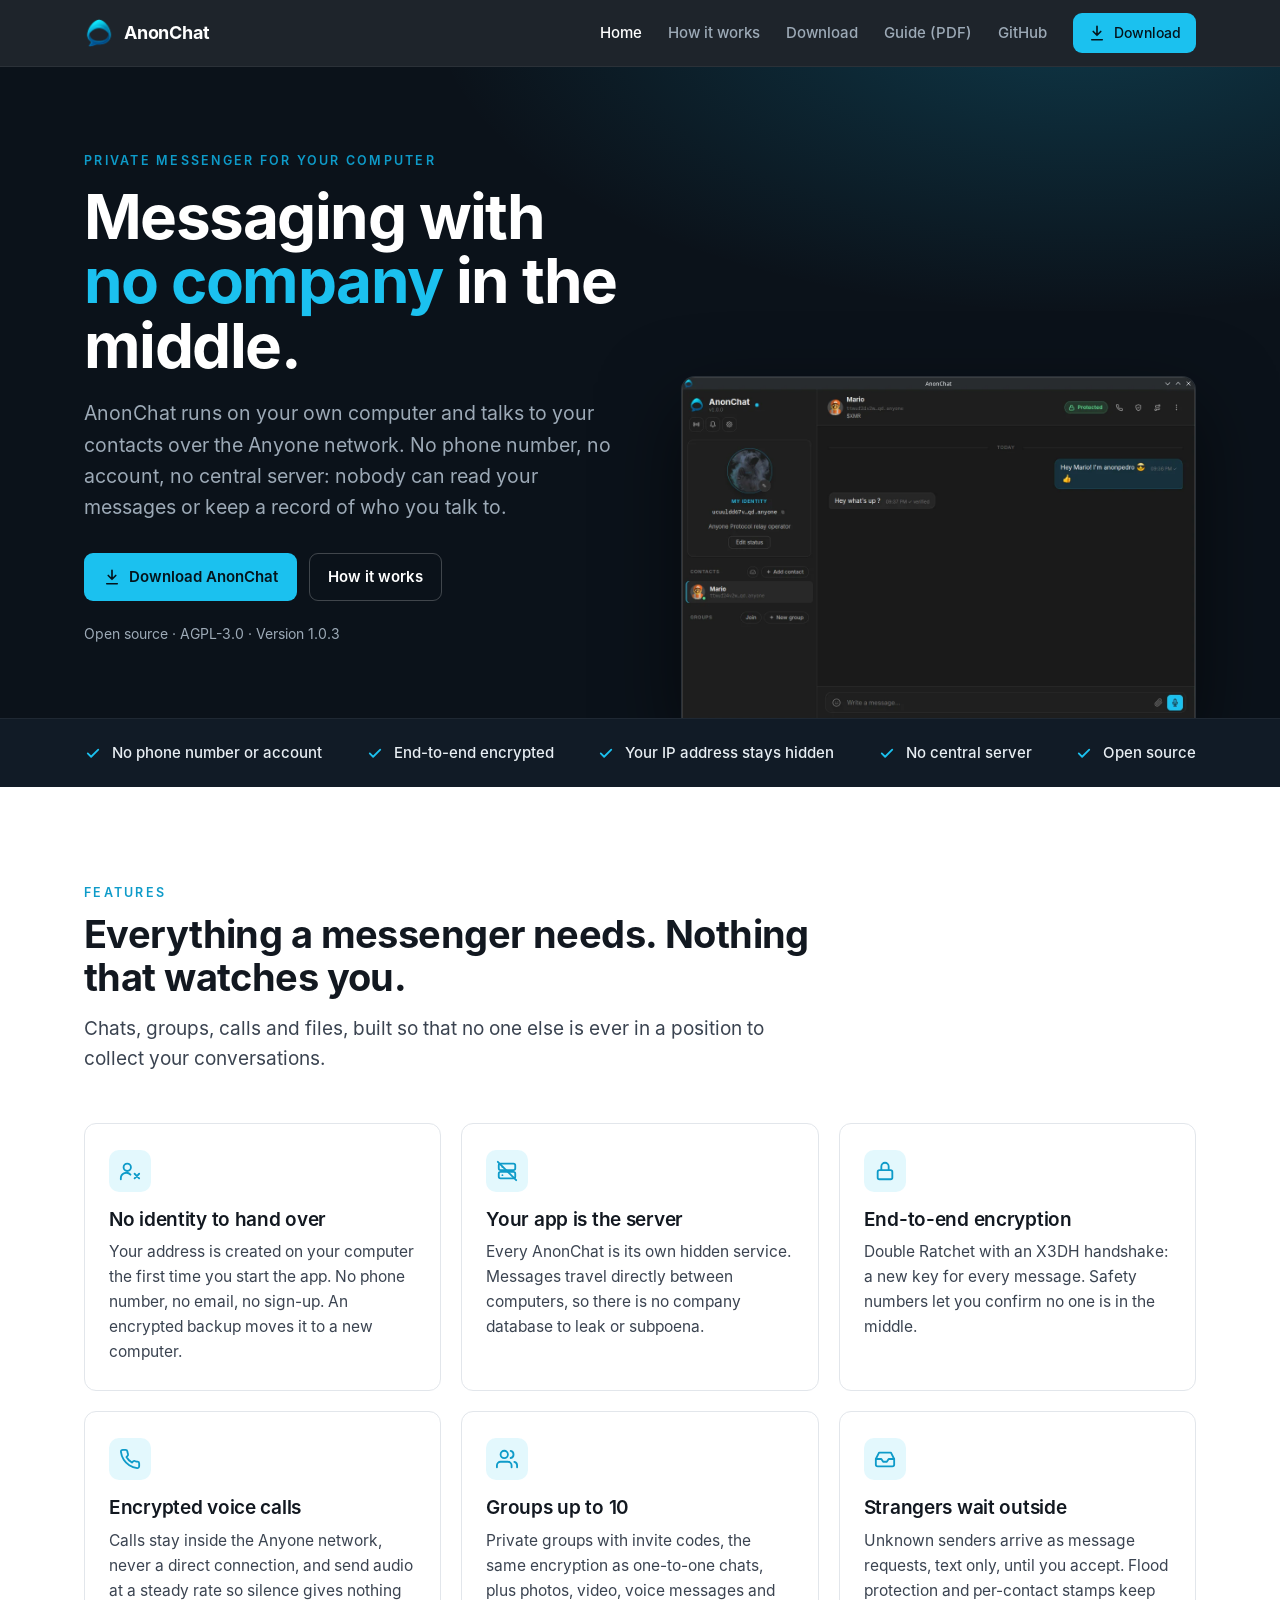
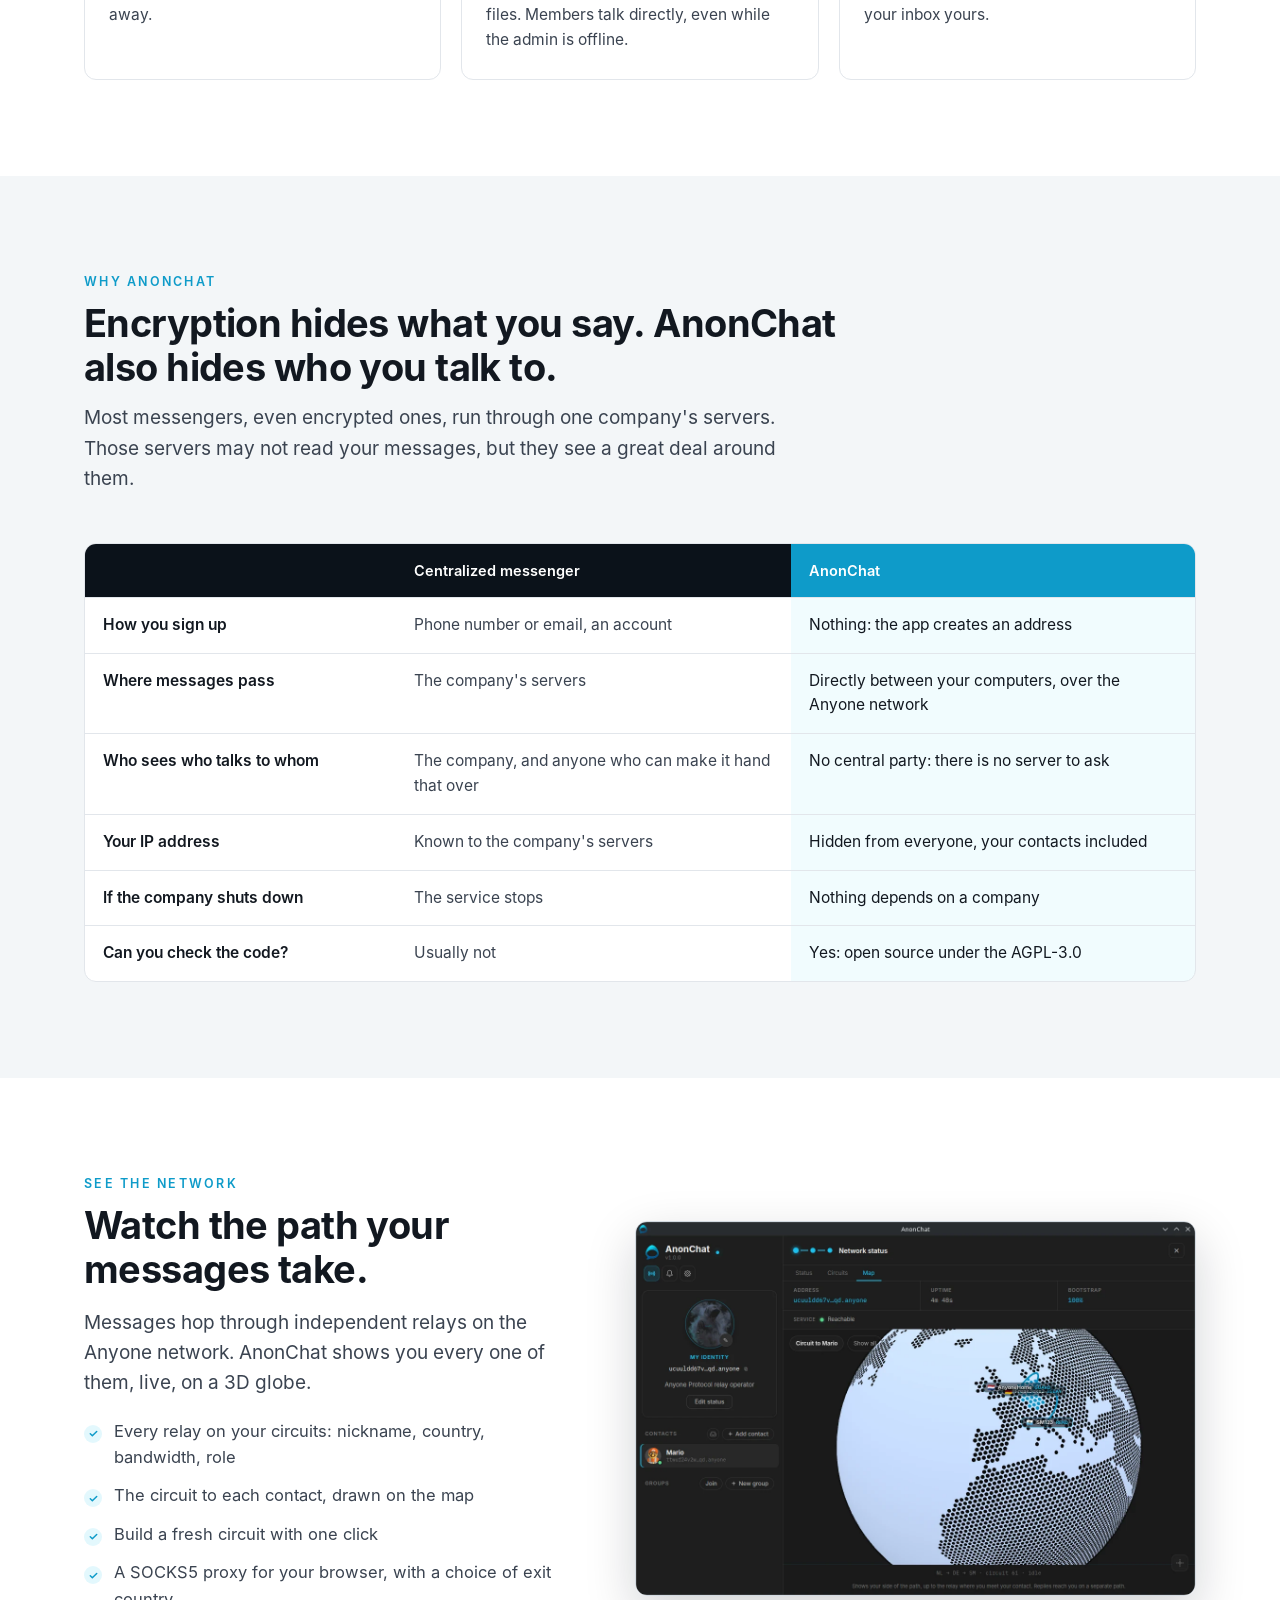
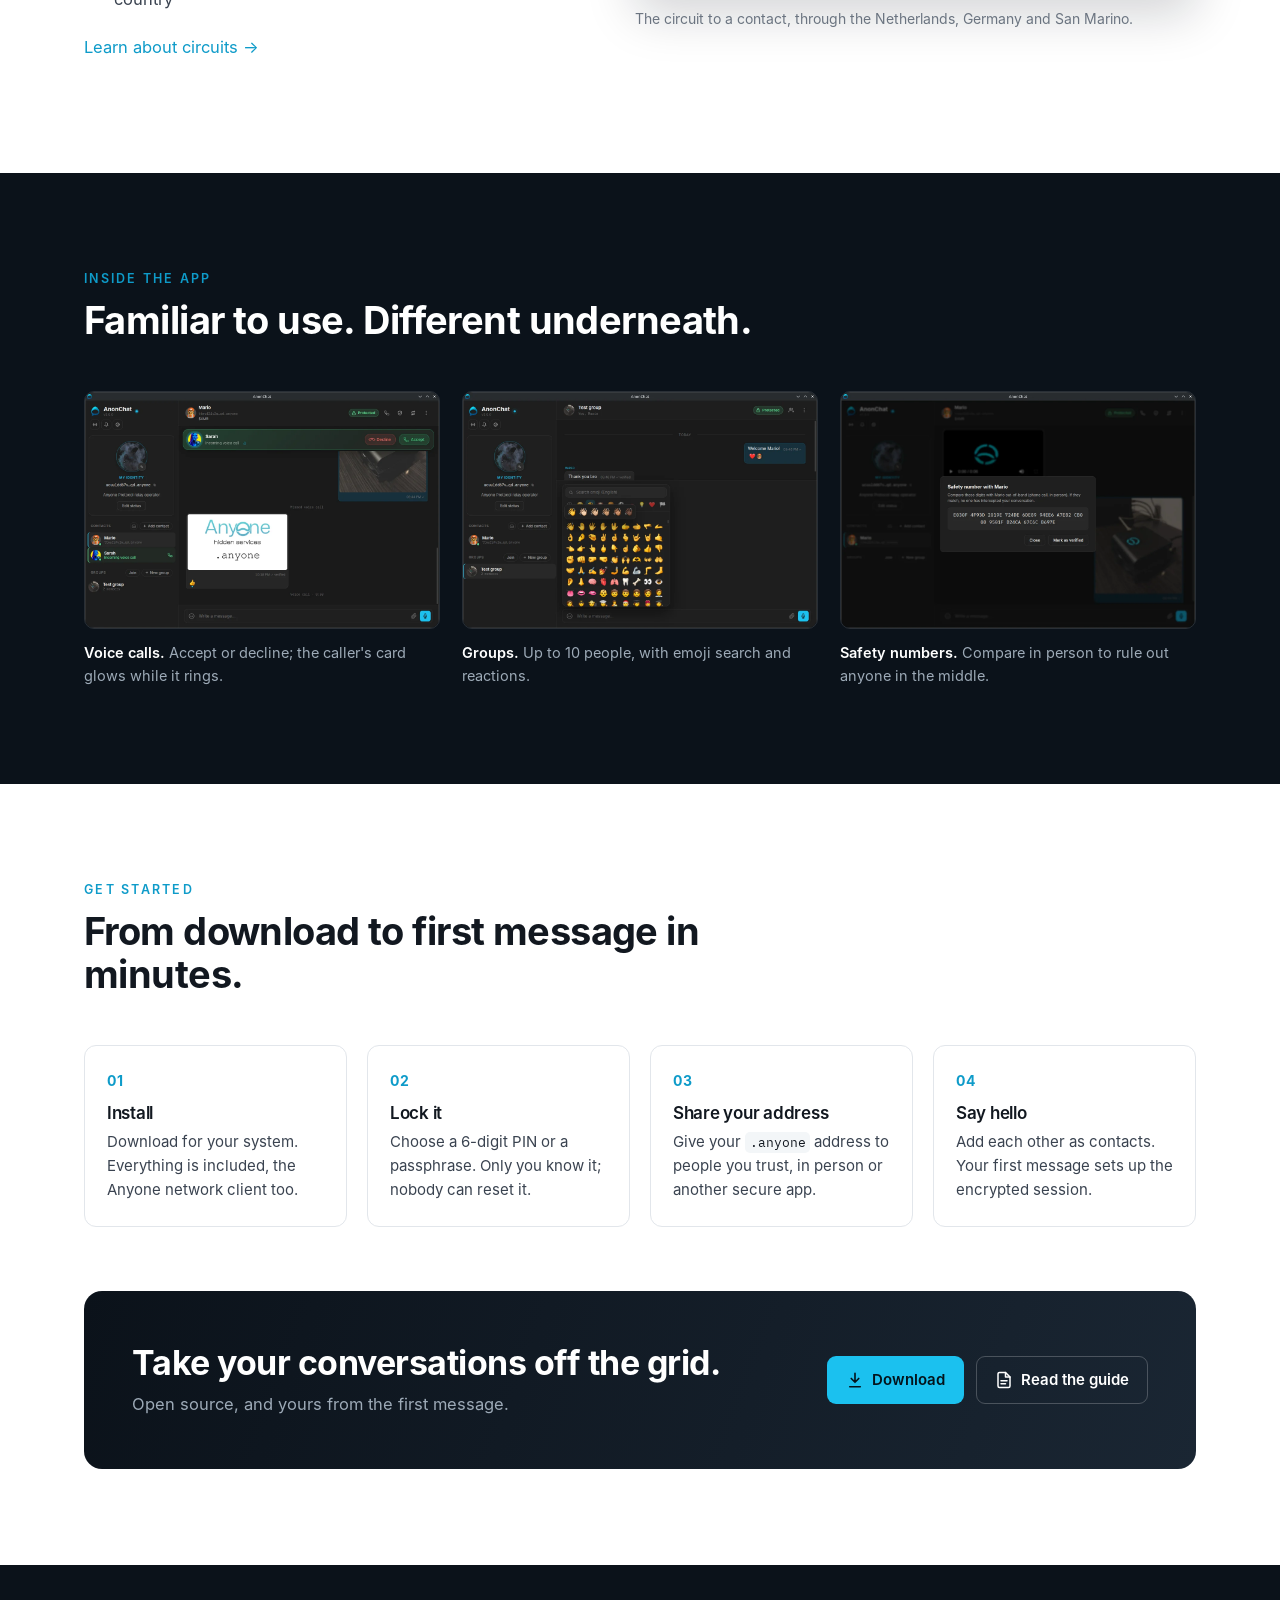
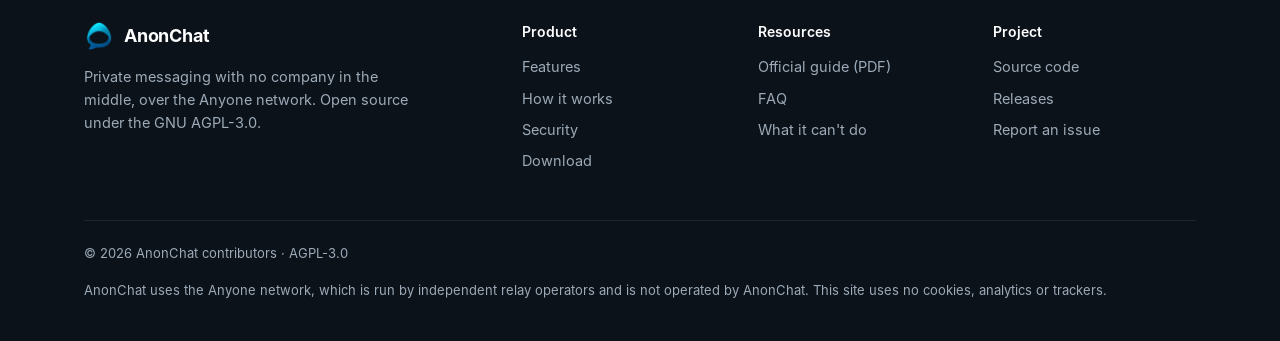
==== index.html @ 9664d1a8 "AnonChat website" ====
<!doctype html>
<html lang="en"><head><meta charset="utf-8"><meta name="viewport" content="width=device-width,initial-scale=1">
<title>AnonChat · Private messaging with no company in the middle</title><meta name="description" content="AnonChat is a private desktop messenger that runs over the Anyone network: no phone number, no account, no central server. End-to-end encrypted, open source.">
<meta property="og:title" content="AnonChat · Private messaging with no company in the middle"><meta property="og:description" content="AnonChat is a private desktop messenger that runs over the Anyone network: no phone number, no account, no central server. End-to-end encrypted, open source."><meta property="og:image" content="assets/img/chat.webp">
<meta name="referrer" content="no-referrer">
<link rel="icon" href="assets/img/favicon.png"><link rel="stylesheet" href="assets/style.css"></head><body>
<header class="nav"><div class="wrap">
<a class="brand" href="index.html"><img src="assets/img/app-icon.png" alt="">AnonChat</a>
<button class="menu-toggle" type="button" aria-expanded="false" aria-controls="menu">Menu</button>
<nav id="menu"><a href="index.html" aria-current="page">Home</a><a href="how-it-works.html">How it works</a><a href="download.html">Download</a><a href="assets/AnonChat-Official-Guide.pdf">Guide (PDF)</a><a href="https://github.com/xmranonp/AnonChat">GitHub</a><a class="btn btn-primary" href="download.html"><svg width="18" height="18" viewBox="0 0 24 24" fill="none" stroke="currentColor" stroke-width="2.2" stroke-linecap="round" stroke-linejoin="round"><path d="M12 3v12M7 10l5 5 5-5M5 21h14"/></svg>Download</a></nav>
</div></header>
<main>
<section class="hero"><div class="wrap grid">
  <div style="padding-bottom:72px">
    <div class="kicker">Private messenger for your computer</div>
    <h1>Messaging with <em>no company</em> in the middle.</h1>
    <p class="lead">AnonChat runs on your own computer and talks to your contacts over the Anyone network. No phone number, no account, no central server: nobody can read your messages or keep a record of who you talk to.</p>
    <div class="ctas"><a class="btn btn-primary" href="download.html"><svg width="18" height="18" viewBox="0 0 24 24" fill="none" stroke="currentColor" stroke-width="2.2" stroke-linecap="round" stroke-linejoin="round"><path d="M12 3v12M7 10l5 5 5-5M5 21h14"/></svg>Download AnonChat</a><a class="btn btn-ghost" href="how-it-works.html">How it works</a></div>
    <div class="meta">Open source · AGPL-3.0 · Version 1.0.3</div>
  </div>
  <div class="shot"><img src="assets/img/chat.webp" alt="AnonChat conversation window" width="1182" height="790"></div>
</div></section>

<div class="strip"><ul>
  <li><svg width="18" height="18" viewBox="0 0 24 24" fill="none" stroke="currentColor" stroke-width="2.4" stroke-linecap="round" stroke-linejoin="round"><path d="M5 12.5l4.5 4.5L19 7.5"/></svg>No phone number or account</li>
  <li><svg width="18" height="18" viewBox="0 0 24 24" fill="none" stroke="currentColor" stroke-width="2.4" stroke-linecap="round" stroke-linejoin="round"><path d="M5 12.5l4.5 4.5L19 7.5"/></svg>End-to-end encrypted</li>
  <li><svg width="18" height="18" viewBox="0 0 24 24" fill="none" stroke="currentColor" stroke-width="2.4" stroke-linecap="round" stroke-linejoin="round"><path d="M5 12.5l4.5 4.5L19 7.5"/></svg>Your IP address stays hidden</li>
  <li><svg width="18" height="18" viewBox="0 0 24 24" fill="none" stroke="currentColor" stroke-width="2.4" stroke-linecap="round" stroke-linejoin="round"><path d="M5 12.5l4.5 4.5L19 7.5"/></svg>No central server</li>
  <li><svg width="18" height="18" viewBox="0 0 24 24" fill="none" stroke="currentColor" stroke-width="2.4" stroke-linecap="round" stroke-linejoin="round"><path d="M5 12.5l4.5 4.5L19 7.5"/></svg>Open source</li>
</ul></div>

<section id="features"><div class="wrap">
  <div class="head"><div class="kicker">Features</div><h2>Everything a messenger needs. Nothing that watches you.</h2><p class="lead">Chats, groups, calls and files, built so that no one else is ever in a position to collect your conversations.</p></div>
  <div class="cards">
    <div class="card"><div class="ico"><svg width="22" height="22" viewBox="0 0 24 24" fill="none" stroke="currentColor" stroke-width="2" stroke-linecap="round" stroke-linejoin="round"><circle cx="9" cy="8" r="4"/><path d="M2 21v-1a6 6 0 0 1 10.5-4"/><path d="M17 15l5 5M22 15l-5 5"/></svg></div><h3>No identity to hand over</h3><p>Your address is created on your computer the first time you start the app. No phone number, no email, no sign-up. An encrypted backup moves it to a new computer.</p></div>
    <div class="card"><div class="ico"><svg width="22" height="22" viewBox="0 0 24 24" fill="none" stroke="currentColor" stroke-width="2" stroke-linecap="round" stroke-linejoin="round"><rect x="3" y="4" width="18" height="7" rx="2"/><rect x="3" y="13" width="18" height="7" rx="2"/><path d="M7 7.5h.01M7 16.5h.01"/><path d="M2 2l20 20"/></svg></div><h3>Your app is the server</h3><p>Every AnonChat is its own hidden service. Messages travel directly between computers, so there is no company database to leak or subpoena.</p></div>
    <div class="card"><div class="ico"><svg width="22" height="22" viewBox="0 0 24 24" fill="none" stroke="currentColor" stroke-width="2" stroke-linecap="round" stroke-linejoin="round"><rect x="4" y="11" width="16" height="10" rx="2"/><path d="M8 11V7a4 4 0 0 1 8 0v4"/></svg></div><h3>End-to-end encryption</h3><p>Double Ratchet with an X3DH handshake: a new key for every message. Safety numbers let you confirm no one is in the middle.</p></div>
    <div class="card"><div class="ico"><svg width="22" height="22" viewBox="0 0 24 24" fill="none" stroke="currentColor" stroke-width="2" stroke-linecap="round" stroke-linejoin="round"><path d="M22 16.9v3a2 2 0 0 1-2.2 2 19.8 19.8 0 0 1-8.6-3.1 19.5 19.5 0 0 1-6-6A19.8 19.8 0 0 1 2.1 4.2 2 2 0 0 1 4.1 2h3a2 2 0 0 1 2 1.7c.1 1 .4 1.9.7 2.8a2 2 0 0 1-.5 2.1L8.1 9.9a16 16 0 0 0 6 6l1.3-1.3a2 2 0 0 1 2.1-.4c.9.3 1.8.6 2.8.7a2 2 0 0 1 1.7 2z"/></svg></div><h3>Encrypted voice calls</h3><p>Calls stay inside the Anyone network, never a direct connection, and send audio at a steady rate so silence gives nothing away.</p></div>
    <div class="card"><div class="ico"><svg width="22" height="22" viewBox="0 0 24 24" fill="none" stroke="currentColor" stroke-width="2" stroke-linecap="round" stroke-linejoin="round"><path d="M17 21v-2a4 4 0 0 0-4-4H5a4 4 0 0 0-4 4v2"/><circle cx="9" cy="7" r="4"/><path d="M23 21v-2a4 4 0 0 0-3-3.9M16 3.1a4 4 0 0 1 0 7.8"/></svg></div><h3>Groups up to 10</h3><p>Private groups with invite codes, the same encryption as one-to-one chats, plus photos, video, voice messages and files. Members talk directly, even while the admin is offline.</p></div>
    <div class="card"><div class="ico"><svg width="22" height="22" viewBox="0 0 24 24" fill="none" stroke="currentColor" stroke-width="2" stroke-linecap="round" stroke-linejoin="round"><path d="M22 12h-6l-2 3h-4l-2-3H2"/><path d="M5.5 5h13L22 12v6a2 2 0 0 1-2 2H4a2 2 0 0 1-2-2v-6z"/></svg></div><h3>Strangers wait outside</h3><p>Unknown senders arrive as message requests, text only, until you accept. Flood protection and per-contact stamps keep your inbox yours.</p></div>
  </div>
</div></section>

<section class="alt"><div class="wrap">
  <div class="head"><div class="kicker">Why AnonChat</div><h2>Encryption hides what you say. AnonChat also hides who you talk to.</h2><p class="lead">Most messengers, even encrypted ones, run through one company's servers. Those servers may not read your messages, but they see a great deal around them.</p></div>
  <div class="table-wrap"><table class="table">
    <tr><th></th><th>Centralized messenger</th><th class="hl">AnonChat</th></tr>
    <tr><td>How you sign up</td><td>Phone number or email, an account</td><td class="hl">Nothing: the app creates an address</td></tr>
    <tr><td>Where messages pass</td><td>The company's servers</td><td class="hl">Directly between your computers, over the Anyone network</td></tr>
    <tr><td>Who sees who talks to whom</td><td>The company, and anyone who can make it hand that over</td><td class="hl">No central party: there is no server to ask</td></tr>
    <tr><td>Your IP address</td><td>Known to the company's servers</td><td class="hl">Hidden from everyone, your contacts included</td></tr>
    <tr><td>If the company shuts down</td><td>The service stops</td><td class="hl">Nothing depends on a company</td></tr>
    <tr><td>Can you check the code?</td><td>Usually not</td><td class="hl">Yes: open source under the AGPL-3.0</td></tr>
  </table></div>
</div></section>

<section><div class="wrap split">
  <div class="txt"><div class="kicker">See the network</div><h2 style="margin:10px 0 16px">Watch the path your messages take.</h2>
    <p class="lead">Messages hop through independent relays on the Anyone network. AnonChat shows you every one of them, live, on a 3D globe.</p>
    <ul class="checks">
      <li>Every relay on your circuits: nickname, country, bandwidth, role</li>
      <li>The circuit to each contact, drawn on the map</li>
      <li>Build a fresh circuit with one click</li>
      <li>A SOCKS5 proxy for your browser, with a choice of exit country</li>
    </ul>
    <p style="margin-top:22px"><a href="how-it-works.html#circuits">Learn about circuits →</a></p></div>
  <div class="frame"><img src="assets/img/globe.webp" alt="AnonChat map tab showing a circuit on a globe" loading="lazy" width="1182" height="790"><div class="caption">The circuit to a contact, through the Netherlands, Germany and San Marino.</div></div>
</div></section>

<section class="dark"><div class="wrap">
  <div class="head"><div class="kicker">Inside the app</div><h2>Familiar to use. Different underneath.</h2></div>
  <div class="gallery">
    <figure><img src="assets/img/incoming-call.webp" alt="Incoming voice call" loading="lazy" width="1182" height="790"><figcaption><b>Voice calls.</b> Accept or decline; the caller's card glows while it rings.</figcaption></figure>
    <figure><img src="assets/img/group-chat.webp" alt="Group chat with emoji picker" loading="lazy" width="1182" height="790"><figcaption><b>Groups.</b> Up to 10 people, with emoji search and reactions.</figcaption></figure>
    <figure><img src="assets/img/safety-number.webp" alt="Safety number dialog" loading="lazy" width="1182" height="790"><figcaption><b>Safety numbers.</b> Compare in person to rule out anyone in the middle.</figcaption></figure>
  </div>
</div></section>

<section><div class="wrap">
  <div class="head"><div class="kicker">Get started</div><h2>From download to first message in minutes.</h2></div>
  <ol class="steps">
    <li><h3>Install</h3><p>Download for your system. Everything is included, the Anyone network client too.</p></li>
    <li><h3>Lock it</h3><p>Choose a 6-digit PIN or a passphrase. Only you know it; nobody can reset it.</p></li>
    <li><h3>Share your address</h3><p>Give your <code>.anyone</code> address to people you trust, in person or another secure app.</p></li>
    <li><h3>Say hello</h3><p>Add each other as contacts. Your first message sets up the encrypted session.</p></li>
  </ol>
  <div class="cta" style="margin-top:64px"><div><h2>Take your conversations off the grid.</h2><p>Open source, and yours from the first message.</p></div><div style="display:flex;gap:12px;flex-wrap:wrap"><a class="btn btn-primary" href="download.html"><svg width="18" height="18" viewBox="0 0 24 24" fill="none" stroke="currentColor" stroke-width="2.2" stroke-linecap="round" stroke-linejoin="round"><path d="M12 3v12M7 10l5 5 5-5M5 21h14"/></svg>Download</a><a class="btn btn-ghost" href="assets/AnonChat-Official-Guide.pdf"><svg width="18" height="18" viewBox="0 0 24 24" fill="none" stroke="currentColor" stroke-width="2" stroke-linecap="round" stroke-linejoin="round"><path d="M14 2H6a2 2 0 0 0-2 2v16a2 2 0 0 0 2 2h12a2 2 0 0 0 2-2V8z"/><path d="M14 2v6h6M8 13h8M8 17h6"/></svg>Read the guide</a></div></div>
</div></section>
</main>
<footer><div class="wrap"><div class="cols">
<div><a class="brand" href="index.html"><img src="assets/img/app-icon.png" alt="">AnonChat</a><p style="margin-top:14px;max-width:340px">Private messaging with no company in the middle, over the Anyone network. Open source under the GNU AGPL-3.0.</p></div>
<div><h4>Product</h4><ul><li><a href="index.html#features">Features</a></li><li><a href="how-it-works.html">How it works</a></li><li><a href="how-it-works.html#security">Security</a></li><li><a href="download.html">Download</a></li></ul></div>
<div><h4>Resources</h4><ul><li><a href="assets/AnonChat-Official-Guide.pdf">Official guide (PDF)</a></li><li><a href="download.html#faq">FAQ</a></li><li><a href="how-it-works.html#limits">What it can't do</a></li></ul></div>
<div><h4>Project</h4><ul><li><a href="https://github.com/xmranonp/AnonChat">Source code</a></li><li><a href="https://github.com/xmranonp/AnonChat/releases/latest">Releases</a></li><li><a href="https://github.com/xmranonp/AnonChat/issues">Report an issue</a></li></ul></div>
</div><div class="legal"><span>© 2026 AnonChat contributors · AGPL-3.0</span><span>AnonChat uses the Anyone network, which is run by independent relay operators and is not operated by AnonChat. This site uses no cookies, analytics or trackers.</span></div></div></footer>
<script>(function(){var b=document.querySelector('.menu-toggle'),n=document.getElementById('menu');if(!b)return;b.addEventListener('click',function(){var o=n.classList.toggle('open');b.setAttribute('aria-expanded',o)})})();</script>
</body></html>
---- assets/style.css ----
/* AnonChat website — one stylesheet for all pages */
@font-face{font-family:Inter;src:url(fonts/Inter-Regular.woff) format('woff');font-weight:400;font-display:swap}
@font-face{font-family:Inter;src:url(fonts/Inter-Medium.woff) format('woff');font-weight:500;font-display:swap}
@font-face{font-family:Inter;src:url(fonts/Inter-SemiBold.woff) format('woff');font-weight:600;font-display:swap}
@font-face{font-family:Inter;src:url(fonts/Inter-Bold.woff) format('woff');font-weight:700;font-display:swap}
@font-face{font-family:Plex;src:url(fonts/IBMPlexMono-Regular.woff) format('woff');font-display:swap}

:root{
  --navy:#0B121A; --navy-2:#111B26; --navy-3:#1A2633;
  --ink:#121820; --body:#3A4350; --muted:#6B7480; --rule:#E2E6EB; --soft:#F3F6F8; --white:#fff;
  --cyan:#0E9BC9; --cyan-l:#1BC1EF; --cyan-t:rgba(27,193,239,.12);
  --on-dark:#E8EEF3; --on-dark-2:#9DAAB7;
  --radius:12px; --wrap:1160px;
}
*{box-sizing:border-box}
html{scroll-behavior:smooth}
body{margin:0;font-family:Inter,system-ui,-apple-system,'Segoe UI',sans-serif;color:var(--body);background:var(--white);font-size:16.5px;line-height:1.6;-webkit-font-smoothing:antialiased}
img{max-width:100%;height:auto;display:block}
a{color:var(--cyan);text-decoration:none}
a:hover{text-decoration:underline}
code{font-family:Plex,ui-monospace,monospace;font-size:.88em;background:var(--soft);padding:.1em .35em;border-radius:5px;color:var(--ink)}
.wrap{max-width:var(--wrap);margin:0 auto;padding:0 24px}
h1,h2,h3{color:var(--ink);letter-spacing:-.015em;margin:0}
h2{font-size:clamp(28px,3.4vw,38px);line-height:1.15;font-weight:700}
h3{font-size:19px;font-weight:600;line-height:1.3}
p{margin:0 0 1em}
.kicker{font-size:12.5px;font-weight:600;letter-spacing:.18em;text-transform:uppercase;color:var(--cyan)}
.lead{font-size:19px;color:var(--body);max-width:720px}

/* nav */
.nav{position:sticky;top:0;z-index:20;background:rgba(11,18,26,.92);backdrop-filter:saturate(1.4) blur(10px);border-bottom:1px solid rgba(255,255,255,.06)}
.nav .wrap{display:flex;align-items:center;gap:28px;height:66px}
.brand{display:flex;align-items:center;gap:10px;color:#fff;font-weight:700;font-size:18px;letter-spacing:-.01em}
.brand:hover{text-decoration:none}
.brand img{width:30px;height:30px}
.nav nav{display:flex;gap:26px;margin-left:auto;align-items:center}
.nav nav a{color:var(--on-dark-2);font-size:15px;font-weight:500}
.nav nav a:hover,.nav nav a[aria-current=page]{color:#fff;text-decoration:none}
.btn{display:inline-flex;align-items:center;gap:8px;border-radius:9px;font-weight:600;font-size:15px;padding:11px 18px;border:1px solid transparent;transition:background .15s,border-color .15s,color .15s}
.btn:hover{text-decoration:none}
.btn-primary{background:var(--cyan-l);color:#04141C}
.btn-primary:hover{background:#3BCBF2}
.btn-ghost{color:#fff;border-color:rgba(255,255,255,.22)}
.btn-ghost:hover{border-color:rgba(255,255,255,.5)}
.btn-dark{background:var(--ink);color:#fff}
.btn-dark:hover{background:#26303C}
.btn-line{color:var(--ink);border-color:var(--rule);background:#fff}
.btn-line:hover{border-color:#B9C2CC}
.nav .btn{padding:8px 14px;font-size:14px}
.nav nav a.btn-primary,.nav nav a.btn-primary:hover{color:#04141C}
.menu-toggle{display:none;margin-left:auto;background:none;border:1px solid rgba(255,255,255,.2);color:#fff;border-radius:8px;padding:7px 10px;font:inherit;font-size:14px}

/* hero */
.hero{background:radial-gradient(1100px 520px at 85% -10%,rgba(27,193,239,.22),transparent 60%),var(--navy);color:var(--on-dark);padding:84px 0 0;overflow:hidden}
.hero .grid{display:grid;grid-template-columns:1.05fr 1fr;gap:56px;align-items:center}
.hero h1{color:#fff;font-size:clamp(38px,5.2vw,62px);line-height:1.04;font-weight:700;letter-spacing:-.025em;margin:14px 0 20px}
.hero h1 em{font-style:normal;color:var(--cyan-l)}
.hero p.lead{color:var(--on-dark-2);font-size:19.5px}
.hero .ctas{display:flex;gap:12px;flex-wrap:wrap;margin:30px 0 22px}
.hero .meta{font-size:14px;color:var(--on-dark-2)}
.hero .shot{align-self:end;margin-bottom:-2px}
.hero .shot img{border-radius:14px 14px 0 0;border:1px solid rgba(255,255,255,.12);border-bottom:0;box-shadow:0 30px 80px rgba(0,0,0,.55)}
.page-hero{background:radial-gradient(900px 420px at 90% -20%,rgba(27,193,239,.2),transparent 60%),var(--navy);color:var(--on-dark-2);padding:72px 0 64px}
.page-hero h1{color:#fff;font-size:clamp(34px,4.4vw,52px);line-height:1.08;font-weight:700;letter-spacing:-.02em;margin:12px 0 16px;max-width:860px}
.page-hero .lead{color:var(--on-dark-2)}

/* trust strip */
.strip{background:var(--navy-2);border-top:1px solid rgba(255,255,255,.06)}
.strip ul{list-style:none;margin:0 auto;padding:22px 24px;max-width:var(--wrap);display:flex;flex-wrap:wrap;gap:14px 40px;justify-content:space-between}
.strip li{display:flex;align-items:center;gap:10px;color:var(--on-dark);font-size:15px;font-weight:500}
.strip svg{color:var(--cyan-l);flex:none}

/* sections */
section{padding:96px 0}
section.alt{background:var(--soft)}
section.dark{background:var(--navy);color:var(--on-dark-2)}
section.dark h2,section.dark h3{color:#fff}
.head{max-width:760px;margin-bottom:48px}
.head h2{margin:10px 0 14px}
.cards{display:grid;grid-template-columns:repeat(3,1fr);gap:20px}
.card{background:#fff;border:1px solid var(--rule);border-radius:var(--radius);padding:26px 24px}
.card .ico{width:42px;height:42px;border-radius:10px;background:var(--cyan-t);color:var(--cyan);display:grid;place-items:center;margin-bottom:16px}
.card h3{margin-bottom:8px}
.card p{margin:0;font-size:15.5px}
.split{display:grid;grid-template-columns:1fr 1.15fr;gap:64px;align-items:center}
.split.rev{grid-template-columns:1.15fr 1fr}
.split.rev .txt{order:2}
.frame img{border-radius:12px;border:1px solid #D3DAE1;box-shadow:0 18px 50px rgba(11,18,26,.18)}
.dark .frame img{border-color:rgba(255,255,255,.12);box-shadow:0 24px 60px rgba(0,0,0,.5)}
.caption{font-size:14px;color:var(--muted);margin-top:12px}
.dark .caption{color:var(--on-dark-2)}
.checks{list-style:none;padding:0;margin:18px 0 0}
.checks li{position:relative;padding-left:30px;margin-bottom:12px}
.checks li::before{content:"";position:absolute;left:0;top:.42em;width:18px;height:18px;border-radius:50%;background:var(--cyan-t) url("data:image/svg+xml,%3Csvg xmlns='http://www.w3.org/2000/svg' viewBox='0 0 24 24' fill='none' stroke='%230E9BC9' stroke-width='3.2' stroke-linecap='round' stroke-linejoin='round'%3E%3Cpath d='M5 12.5l4.5 4.5L19 7.5'/%3E%3C/svg%3E") center/11px no-repeat}
.dark .checks li{color:var(--on-dark)}

/* table */
.table{width:100%;border-collapse:separate;border-spacing:0;border:1px solid var(--rule);border-radius:var(--radius);overflow:hidden;background:#fff;font-size:15.5px}
.table th{background:var(--navy);color:#fff;text-align:left;font-weight:600;padding:15px 18px;font-size:14.5px}
.table th.hl{background:var(--cyan);}
.table td{padding:15px 18px;border-top:1px solid var(--rule);vertical-align:top}
.table td:first-child{font-weight:600;color:var(--ink);width:28%}
.table td.hl{background:rgba(27,193,239,.06);color:var(--ink)}
.table-wrap{overflow-x:auto}

/* gallery */
.gallery{display:grid;grid-template-columns:repeat(3,1fr);gap:22px}
.gallery figure{margin:0}
.gallery img{border-radius:10px;border:1px solid rgba(255,255,255,.12)}
.gallery figcaption{font-size:14.5px;margin-top:12px;color:var(--on-dark-2)}
.gallery figcaption b{color:#fff;font-weight:600}

/* steps */
.steps{counter-reset:s;display:grid;grid-template-columns:repeat(4,1fr);gap:20px;list-style:none;padding:0;margin:0}
.steps li{counter-increment:s;background:#fff;border:1px solid var(--rule);border-radius:var(--radius);padding:24px 22px}
.steps li::before{content:counter(s,decimal-leading-zero);display:block;font-weight:700;color:var(--cyan);font-size:14px;letter-spacing:.08em;margin-bottom:10px}
.steps h3{font-size:17px;margin-bottom:6px}
.steps p{font-size:15px;margin:0}

/* cta */
.cta{background:linear-gradient(110deg,var(--navy) 0,var(--navy-3) 100%);border-radius:18px;padding:52px 48px;display:flex;gap:32px;align-items:center;justify-content:space-between;flex-wrap:wrap;color:var(--on-dark-2)}
.cta h2{color:#fff;font-size:clamp(26px,3vw,34px)}
.cta p{margin:8px 0 0}

/* downloads */
.platforms{display:grid;grid-template-columns:repeat(3,1fr);gap:20px}
.platform{background:#fff;border:1px solid var(--rule);border-radius:var(--radius);padding:28px 26px;display:flex;flex-direction:column}
.platform .os{display:flex;align-items:center;gap:12px;margin-bottom:6px}
.platform .os svg{color:var(--ink)}
.platform h3{font-size:21px}
.platform .fmt{color:var(--muted);font-size:14.5px;margin:4px 0 18px}
.platform ul{margin:0 0 22px;padding-left:18px;font-size:15px}
.platform .btn{margin-top:auto;justify-content:center}
.platform.soon{background:var(--soft)}
.badge{display:inline-block;font-size:12px;font-weight:600;letter-spacing:.06em;text-transform:uppercase;color:var(--cyan);background:var(--cyan-t);border-radius:99px;padding:3px 10px;margin-left:auto}
.note{border-left:3px solid var(--cyan);background:var(--soft);padding:18px 22px;border-radius:0 10px 10px 0}
.note b{color:var(--ink)}
.faq{display:grid;grid-template-columns:1fr 1fr;gap:18px 40px}
.faq details{border-bottom:1px solid var(--rule);padding:16px 0}
.faq summary{cursor:pointer;font-weight:600;color:var(--ink);list-style:none;display:flex;justify-content:space-between;gap:16px}
.faq summary::after{content:"+";color:var(--cyan);font-weight:600;font-size:20px;line-height:1}
.faq details[open] summary::after{content:"–"}
.faq details p{margin:10px 0 0;font-size:15.5px}

/* diagram */
.diagram{background:#fff;border:1px solid var(--rule);border-radius:var(--radius);padding:28px}
.diagram svg{width:100%;height:auto;display:block}
.roles{display:grid;grid-template-columns:repeat(3,1fr);gap:20px;margin-top:28px}
.roles div{border-top:3px solid var(--ink);padding-top:14px}
.roles div.g{border-color:var(--cyan)}
.roles h3{font-size:17px;margin-bottom:6px}
.roles p{font-size:15px;margin:0}
.limits{display:grid;grid-template-columns:1fr 1fr;gap:16px 40px;list-style:none;padding:0;margin:0}
.limits li{padding-left:22px;position:relative}
.limits li::before{content:"";position:absolute;left:0;top:.55em;width:9px;height:9px;border-radius:2px;background:var(--cyan)}
.limits b{color:var(--ink)}

/* footer */
footer{background:var(--navy);color:var(--on-dark-2);padding:56px 0 40px;font-size:14.5px}
footer .cols{display:grid;grid-template-columns:2fr 1fr 1fr 1fr;gap:32px}
footer h4{color:#fff;font-size:14px;margin:0 0 12px;font-weight:600}
footer ul{list-style:none;padding:0;margin:0}
footer li{margin-bottom:8px}
footer a{color:var(--on-dark-2)}
footer a:hover{color:#fff}
footer .legal{border-top:1px solid rgba(255,255,255,.08);margin-top:40px;padding-top:22px;font-size:13px;display:flex;justify-content:space-between;gap:16px;flex-wrap:wrap}

/* responsive */
@media (max-width:980px){
  .hero .grid,.split,.split.rev{grid-template-columns:1fr;gap:40px}
  .split.rev .txt{order:0}
  .cards,.gallery,.platforms{grid-template-columns:1fr 1fr}
  .steps{grid-template-columns:1fr 1fr}
  footer .cols{grid-template-columns:1fr 1fr}
}
@media (max-width:720px){
  section{padding:68px 0}
  .nav nav{display:none;position:absolute;top:66px;left:0;right:0;background:var(--navy);flex-direction:column;align-items:flex-start;padding:16px 24px 24px;gap:16px;border-bottom:1px solid rgba(255,255,255,.08)}
  .nav nav.open{display:flex}
  .menu-toggle{display:block}
  .cards,.gallery,.platforms,.steps,.faq,.roles,.limits{grid-template-columns:1fr}
  .cta{padding:36px 26px}
  .hero{padding-top:56px}
  .diagram{padding:16px}
}
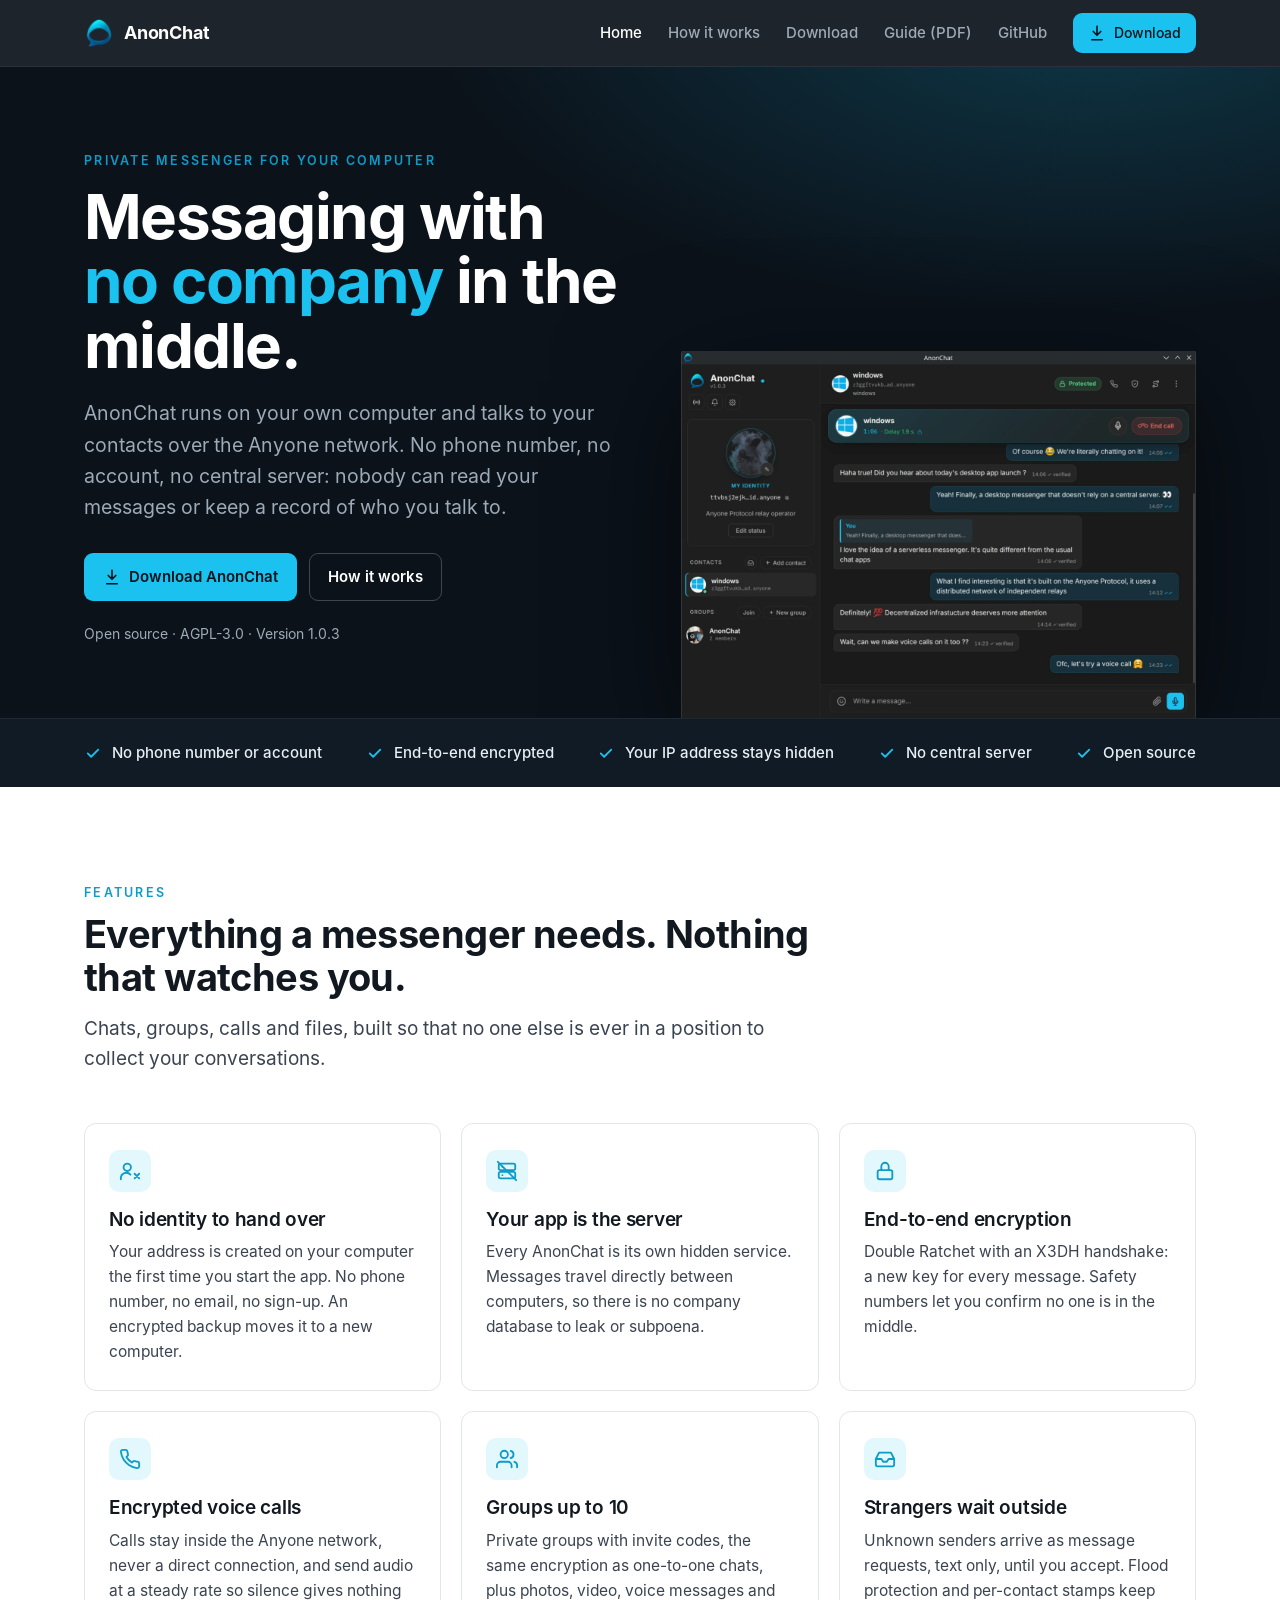
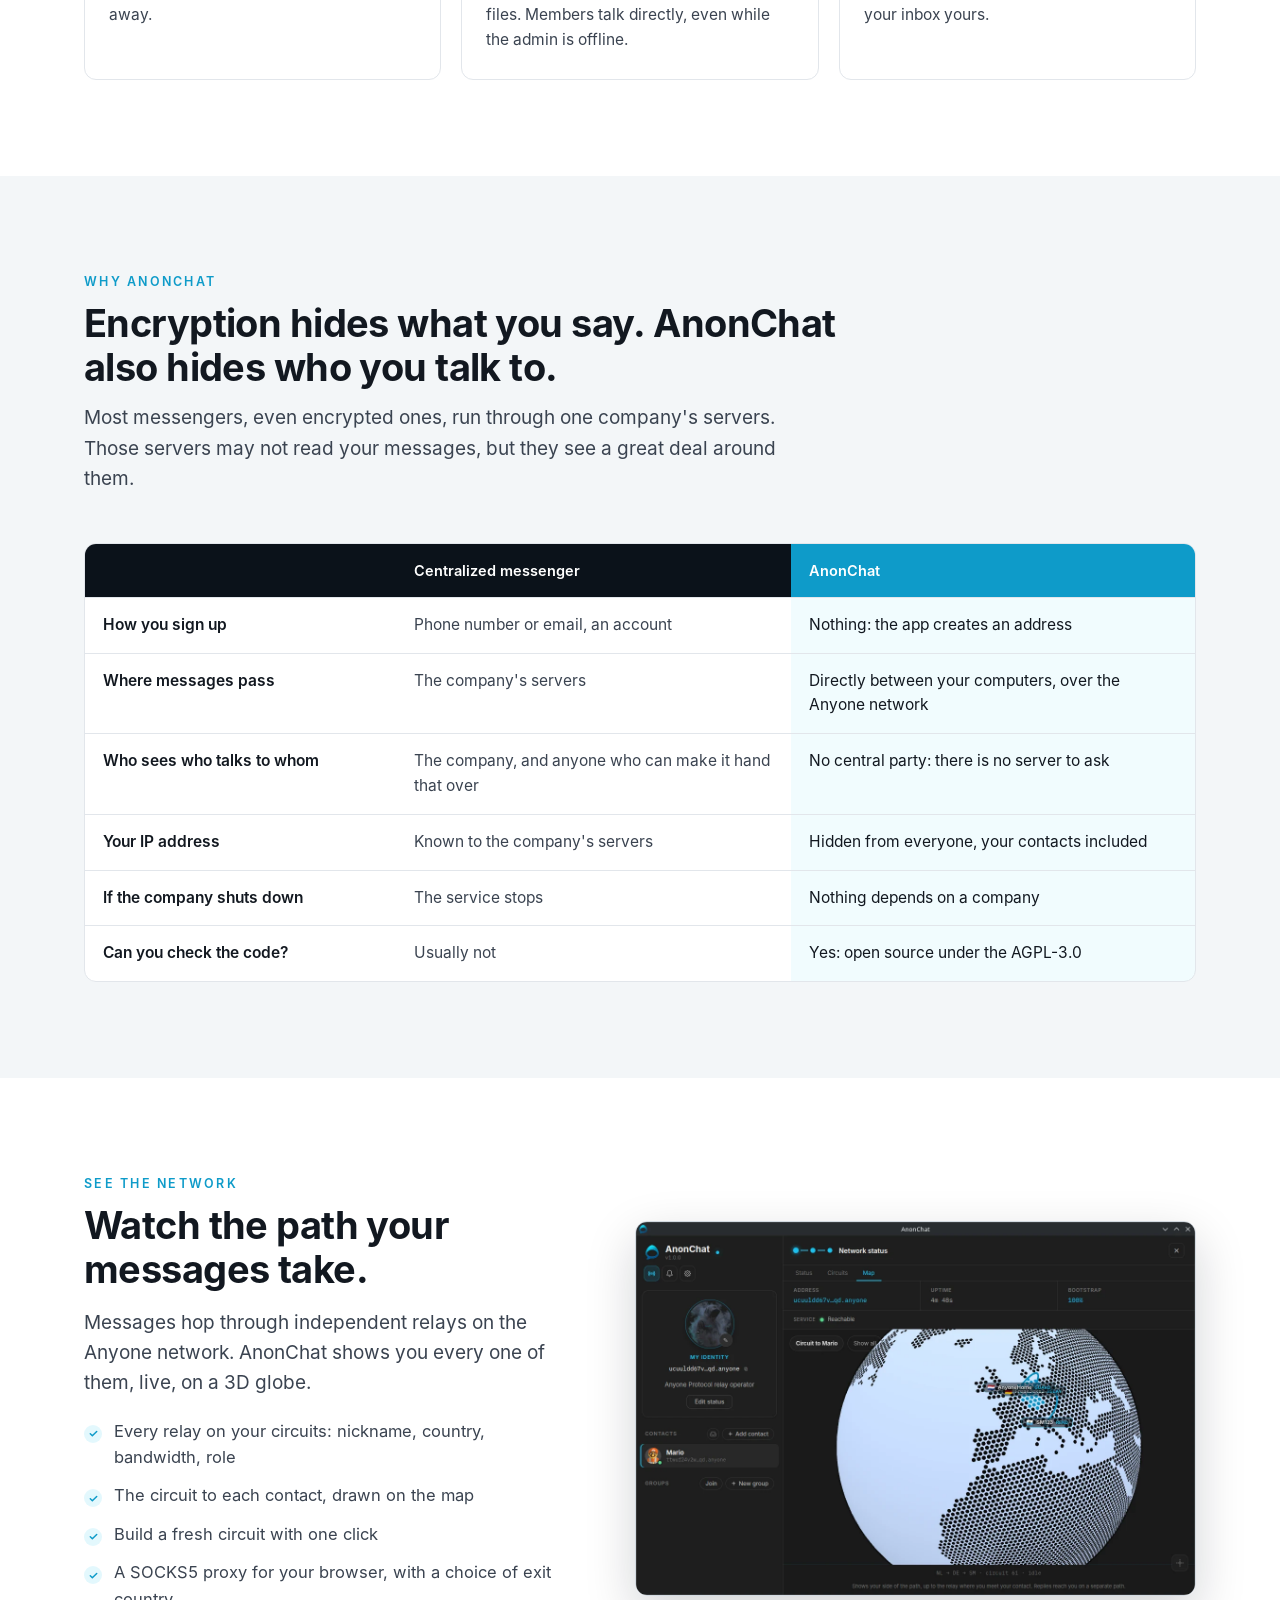
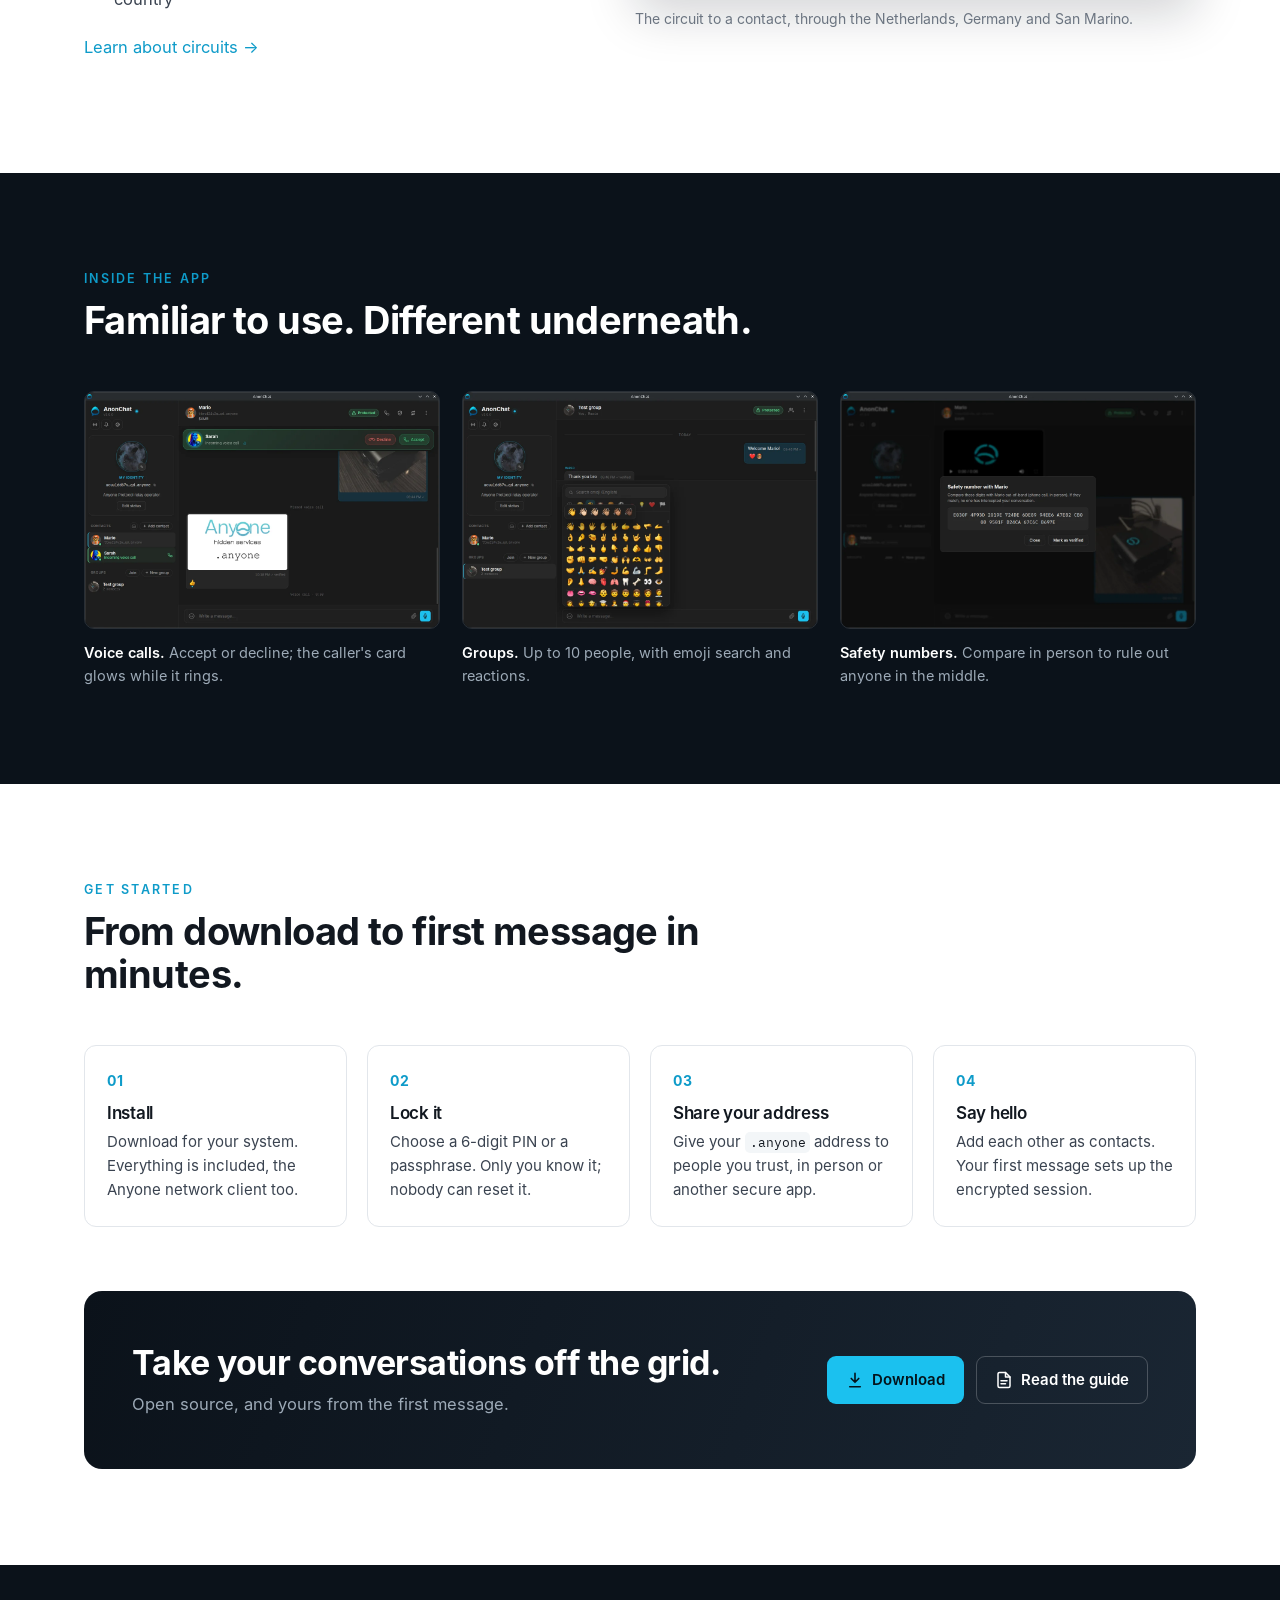
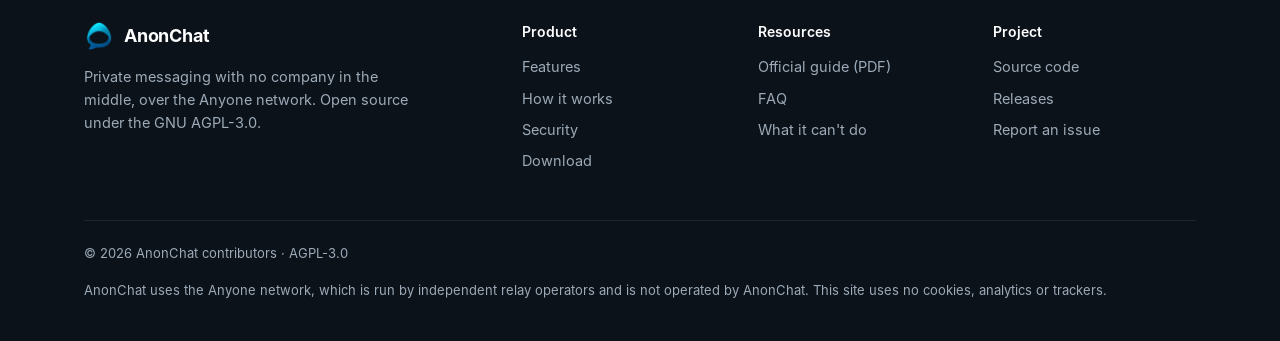
==== commit 84ac91e7: "Add files via upload update landing page screenshot" ====
--- a/index.html
+++ b/index.html
@@ -1,7 +1,7 @@
 <!doctype html>
 <html lang="en"><head><meta charset="utf-8"><meta name="viewport" content="width=device-width,initial-scale=1">
 <title>AnonChat · Private messaging with no company in the middle</title><meta name="description" content="AnonChat is a private desktop messenger that runs over the Anyone network: no phone number, no account, no central server. End-to-end encrypted, open source.">
-<meta property="og:title" content="AnonChat · Private messaging with no company in the middle"><meta property="og:description" content="AnonChat is a private desktop messenger that runs over the Anyone network: no phone number, no account, no central server. End-to-end encrypted, open source."><meta property="og:image" content="assets/img/chat.webp">
+<meta property="og:title" content="AnonChat · Private messaging with no company in the middle"><meta property="og:description" content="AnonChat is a private desktop messenger that runs over the Anyone network: no phone number, no account, no central server. End-to-end encrypted, open source."><meta property="og:image" content="assets/img/og-chat.png">
 <meta name="referrer" content="no-referrer">
 <link rel="icon" href="assets/img/favicon.png"><link rel="stylesheet" href="assets/style.css"></head><body>
 <header class="nav"><div class="wrap">
@@ -18,7 +18,7 @@
     <div class="ctas"><a class="btn btn-primary" href="download.html"><svg width="18" height="18" viewBox="0 0 24 24" fill="none" stroke="currentColor" stroke-width="2.2" stroke-linecap="round" stroke-linejoin="round"><path d="M12 3v12M7 10l5 5 5-5M5 21h14"/></svg>Download AnonChat</a><a class="btn btn-ghost" href="how-it-works.html">How it works</a></div>
     <div class="meta">Open source · AGPL-3.0 · Version 1.0.3</div>
   </div>
-  <div class="shot"><img src="assets/img/chat.webp" alt="AnonChat conversation window" width="1182" height="790"></div>
+  <div class="shot"><img src="assets/img/chat.webp" alt="AnonChat conversation window with an active voice call" width="1360" height="974"></div>
 </div></section>
 
 <div class="strip"><ul>
--- a/assets/style.css
+++ b/assets/style.css
@@ -59,7 +59,7 @@
 .hero .ctas{display:flex;gap:12px;flex-wrap:wrap;margin:30px 0 22px}
 .hero .meta{font-size:14px;color:var(--on-dark-2)}
 .hero .shot{align-self:end;margin-bottom:-2px}
-.hero .shot img{border-radius:14px 14px 0 0;border:1px solid rgba(255,255,255,.12);border-bottom:0;box-shadow:0 30px 80px rgba(0,0,0,.55)}
+.hero .shot img{filter:drop-shadow(0 30px 60px rgba(0,0,0,.55))}
 .page-hero{background:radial-gradient(900px 420px at 90% -20%,rgba(27,193,239,.2),transparent 60%),var(--navy);color:var(--on-dark-2);padding:72px 0 64px}
 .page-hero h1{color:#fff;font-size:clamp(34px,4.4vw,52px);line-height:1.08;font-weight:700;letter-spacing:-.02em;margin:12px 0 16px;max-width:860px}
 .page-hero .lead{color:var(--on-dark-2)}
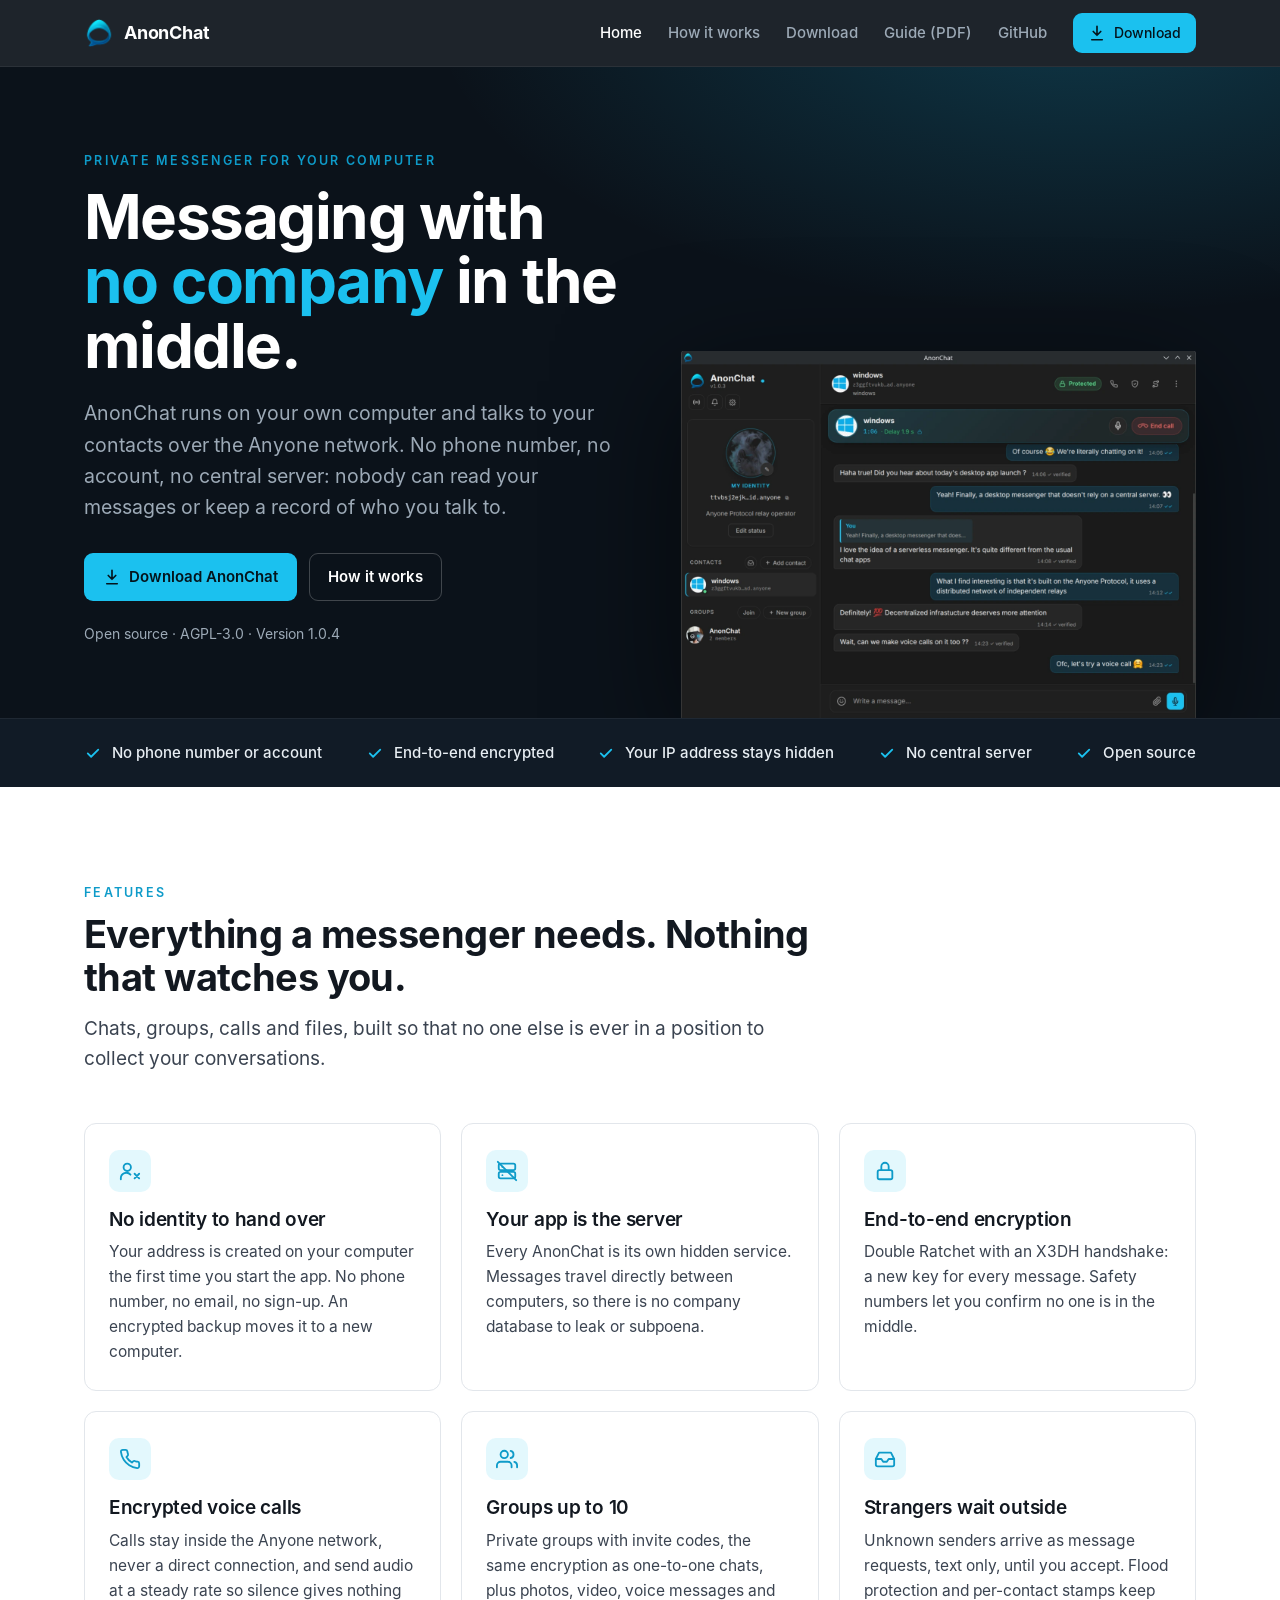
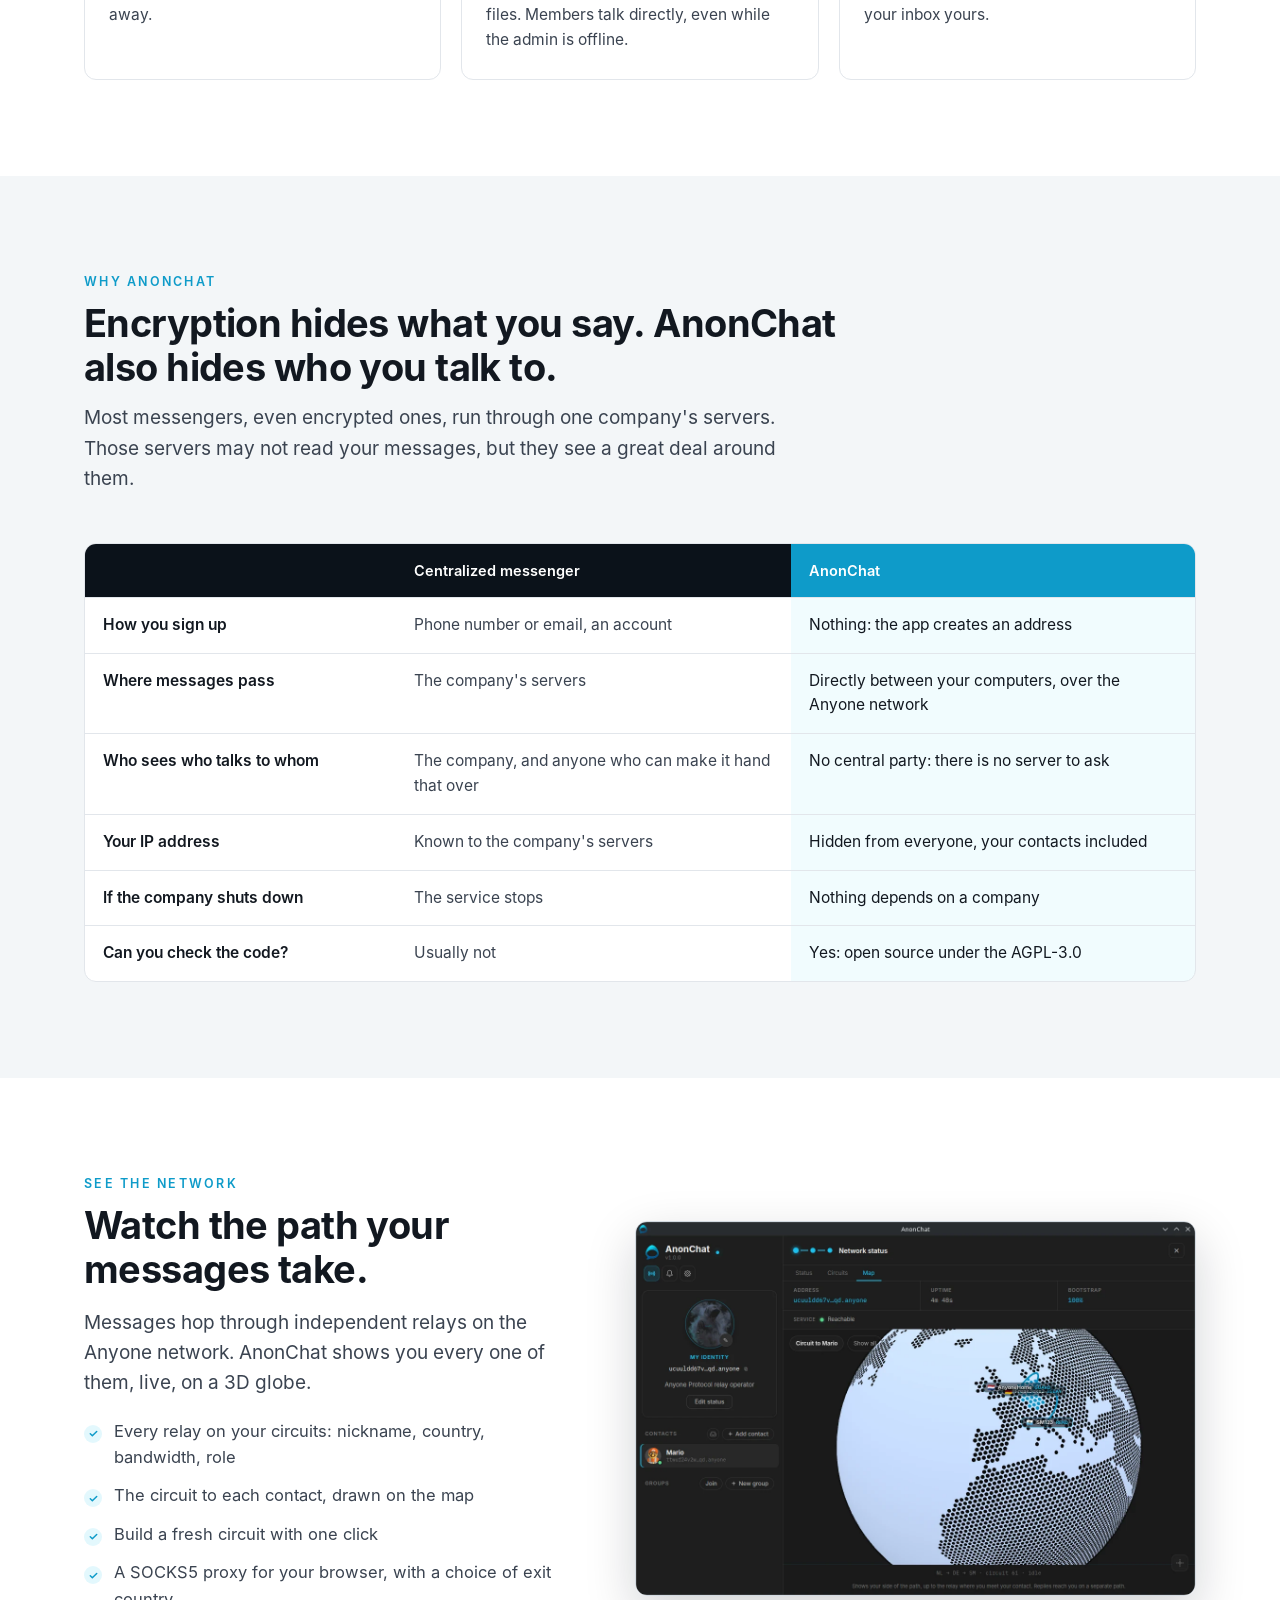
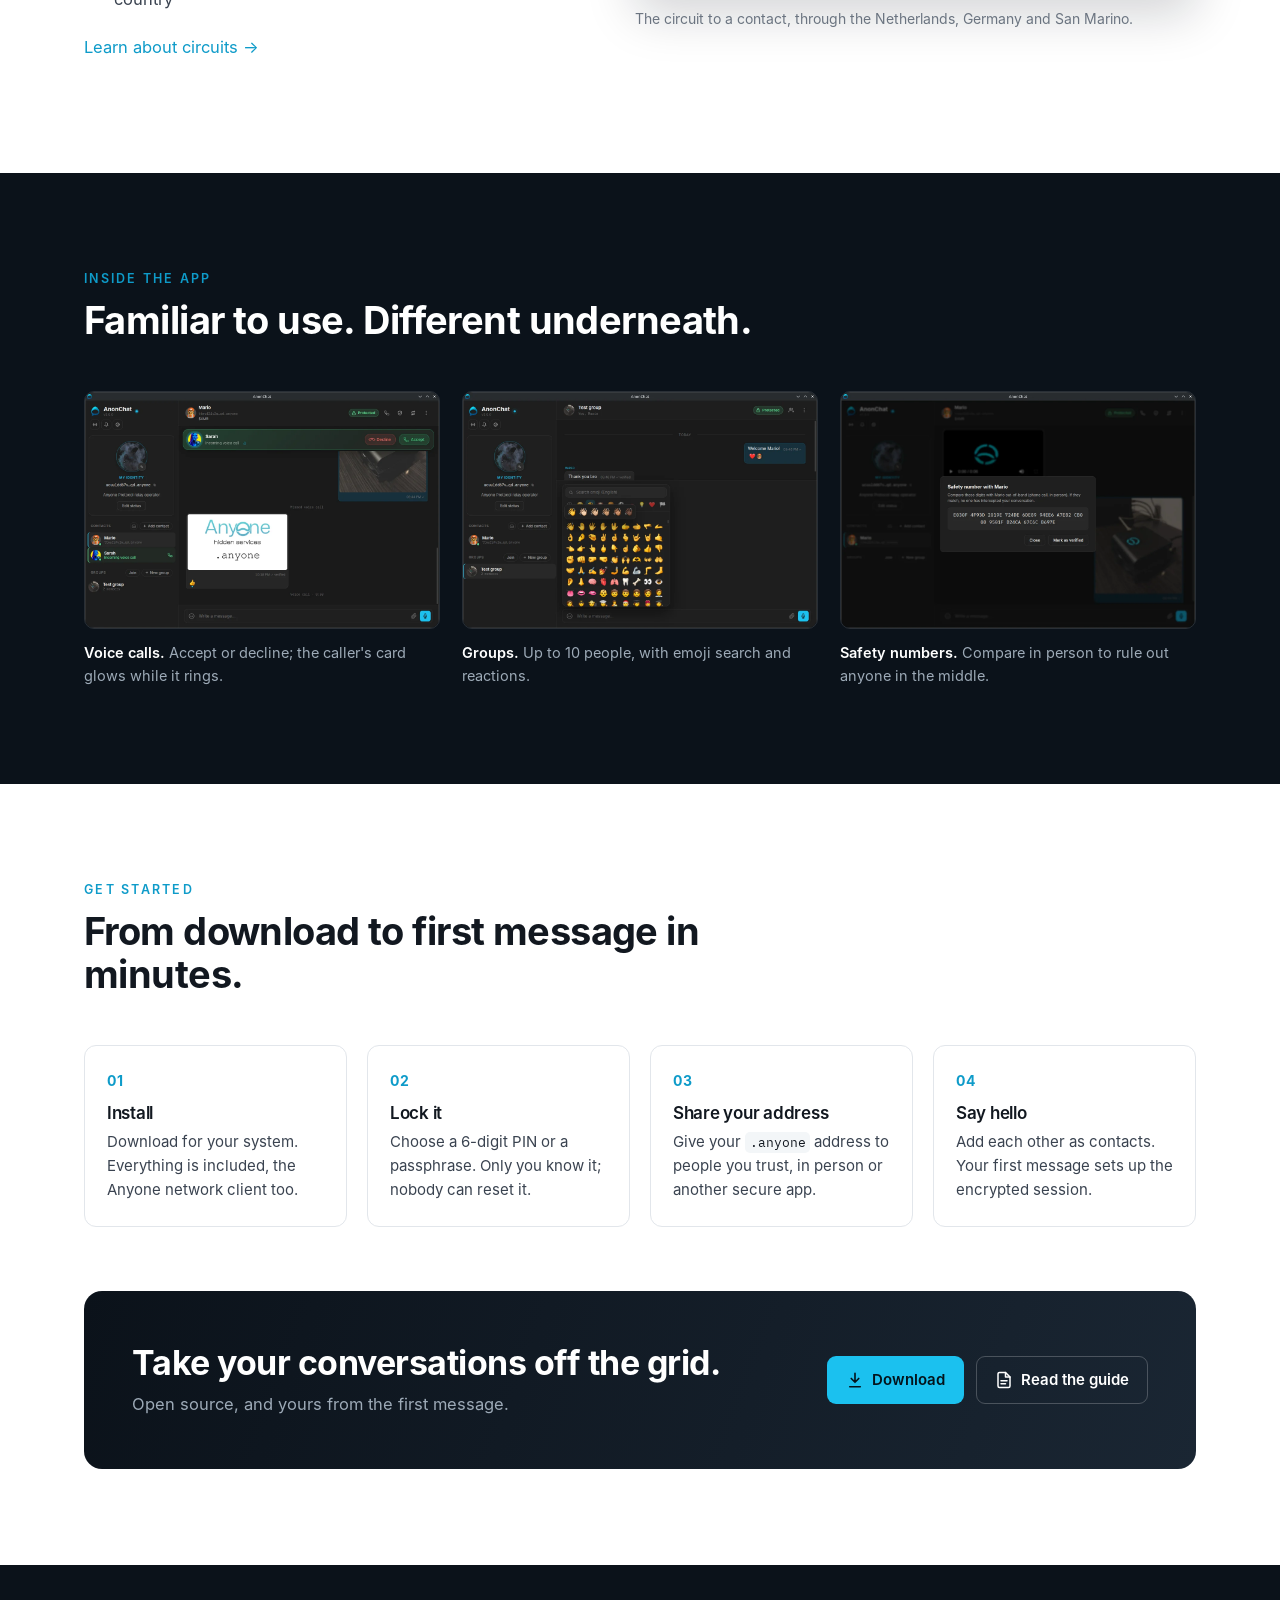
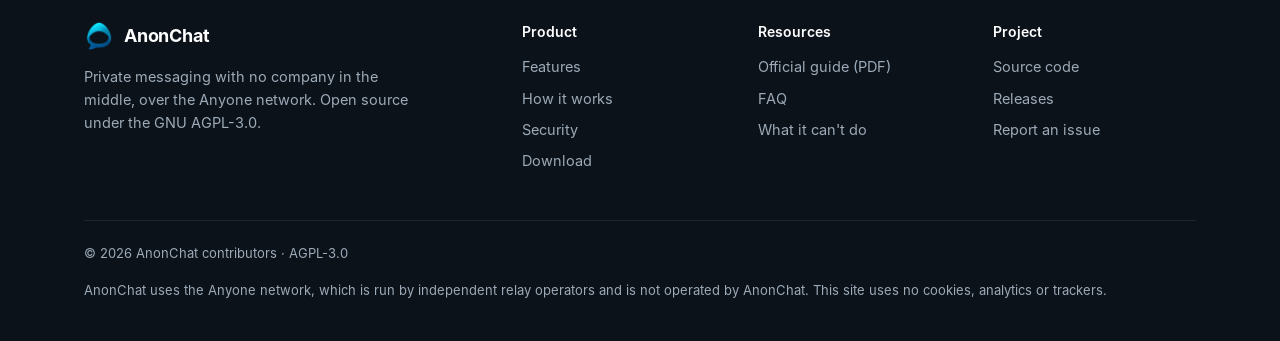
==== commit 7d285e54: "v1.0.4" ====
--- a/index.html
+++ b/index.html
@@ -16,7 +16,7 @@
     <h1>Messaging with <em>no company</em> in the middle.</h1>
     <p class="lead">AnonChat runs on your own computer and talks to your contacts over the Anyone network. No phone number, no account, no central server: nobody can read your messages or keep a record of who you talk to.</p>
     <div class="ctas"><a class="btn btn-primary" href="download.html"><svg width="18" height="18" viewBox="0 0 24 24" fill="none" stroke="currentColor" stroke-width="2.2" stroke-linecap="round" stroke-linejoin="round"><path d="M12 3v12M7 10l5 5 5-5M5 21h14"/></svg>Download AnonChat</a><a class="btn btn-ghost" href="how-it-works.html">How it works</a></div>
-    <div class="meta">Open source · AGPL-3.0 · Version 1.0.3</div>
+    <div class="meta">Open source · AGPL-3.0 · Version 1.0.4</div>
   </div>
   <div class="shot"><img src="assets/img/chat.webp" alt="AnonChat conversation window with an active voice call" width="1360" height="974"></div>
 </div></section>
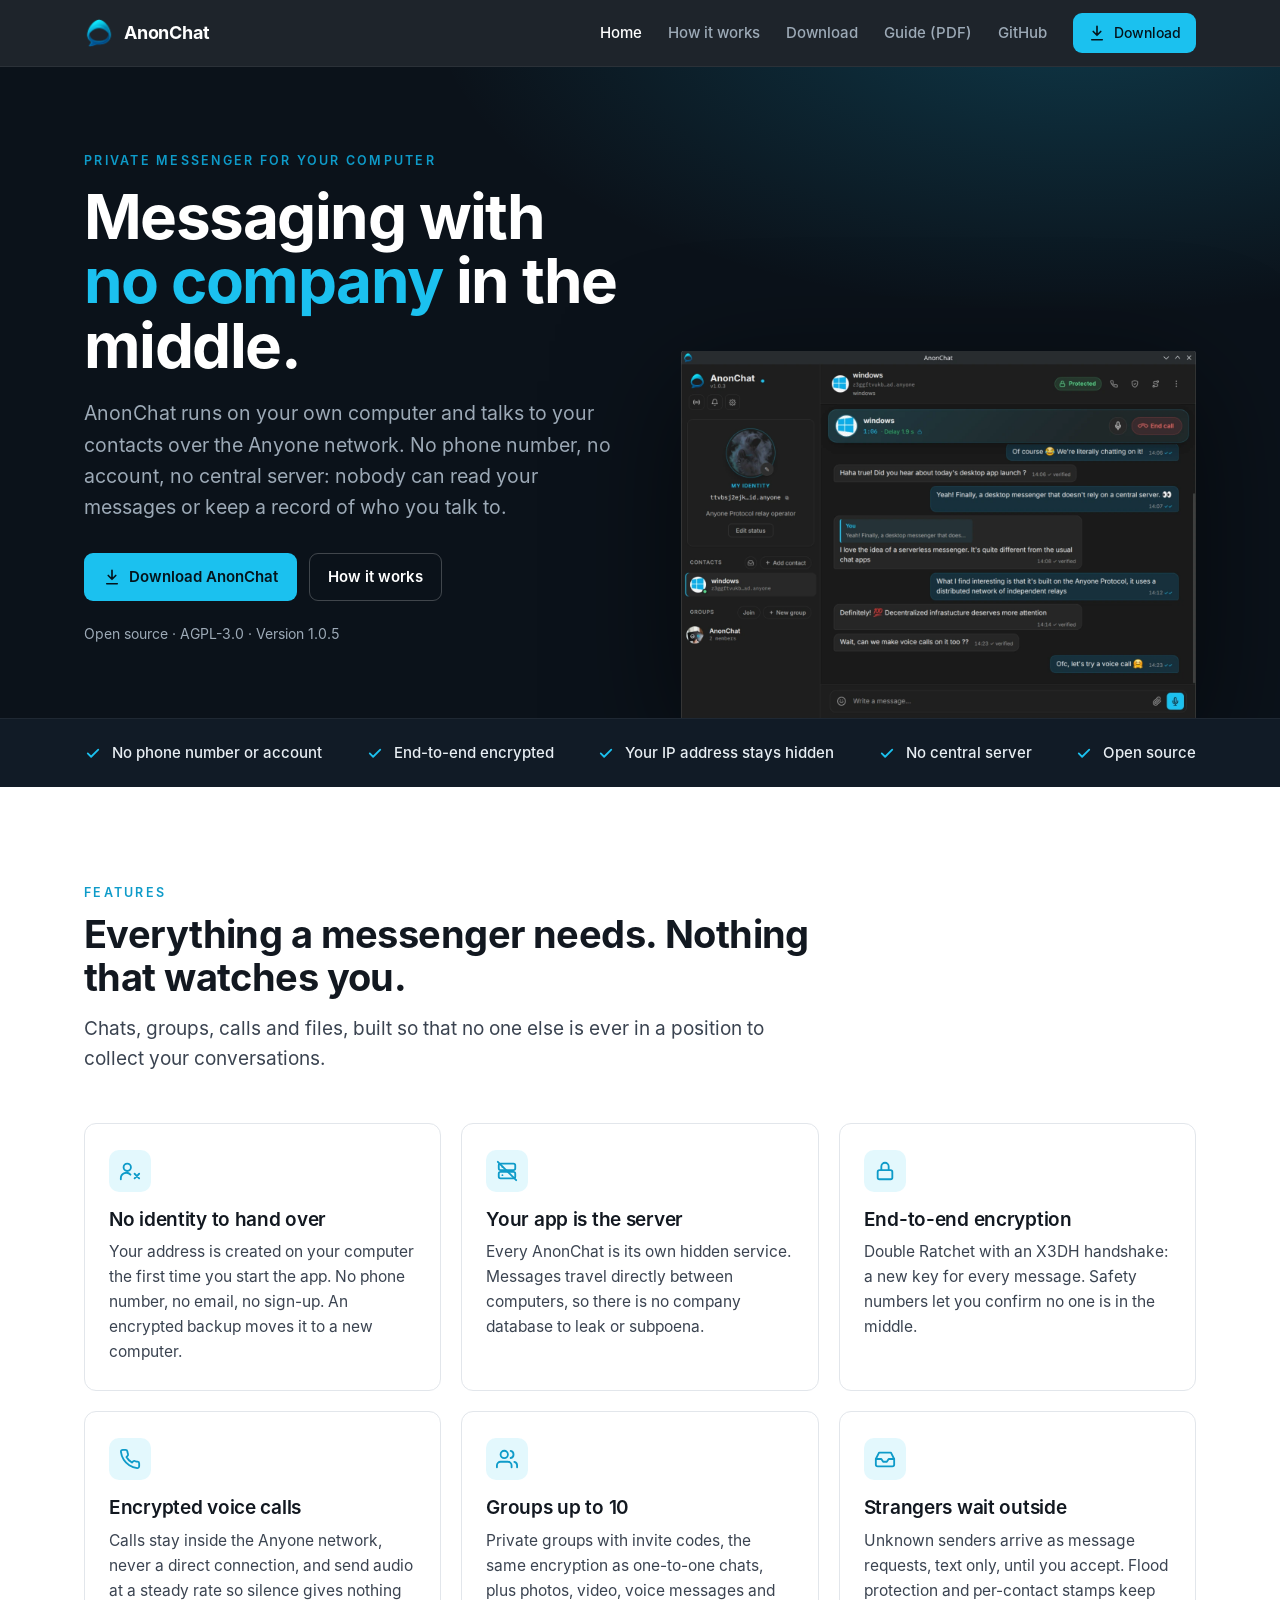
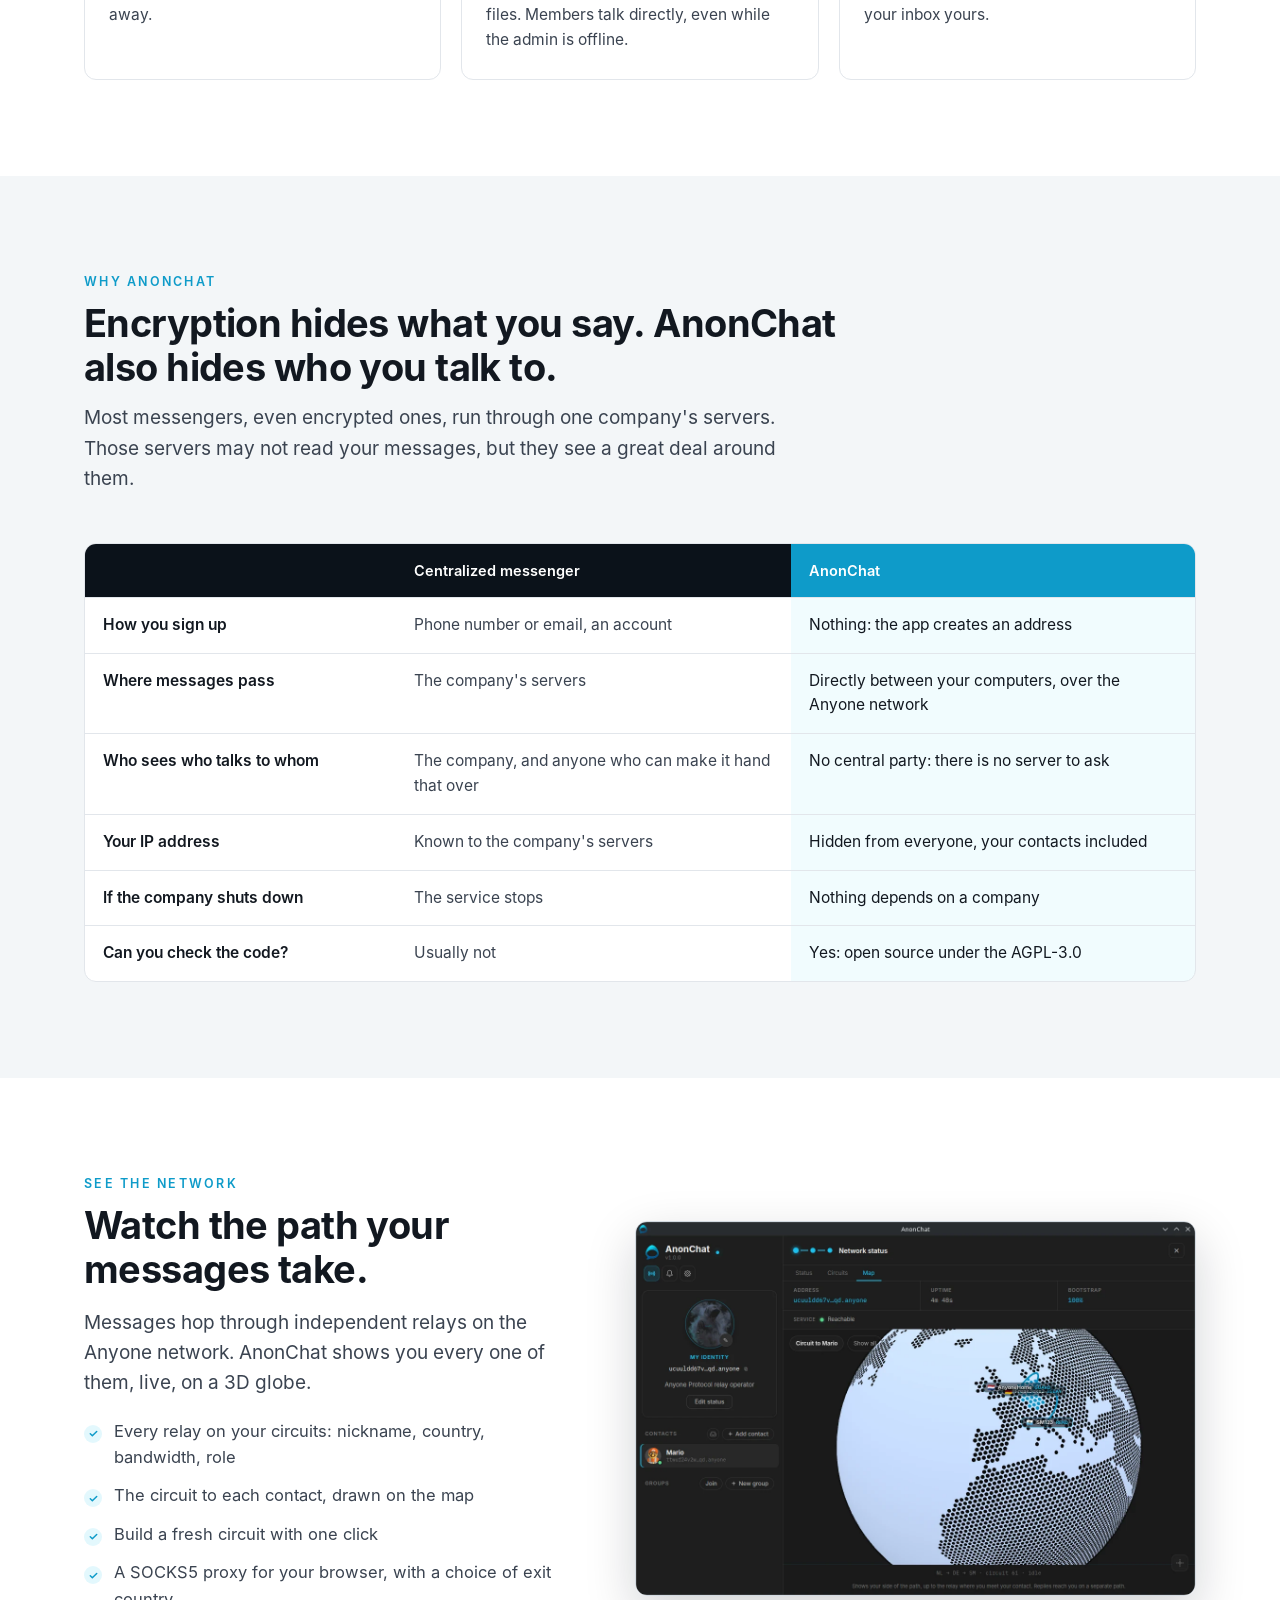
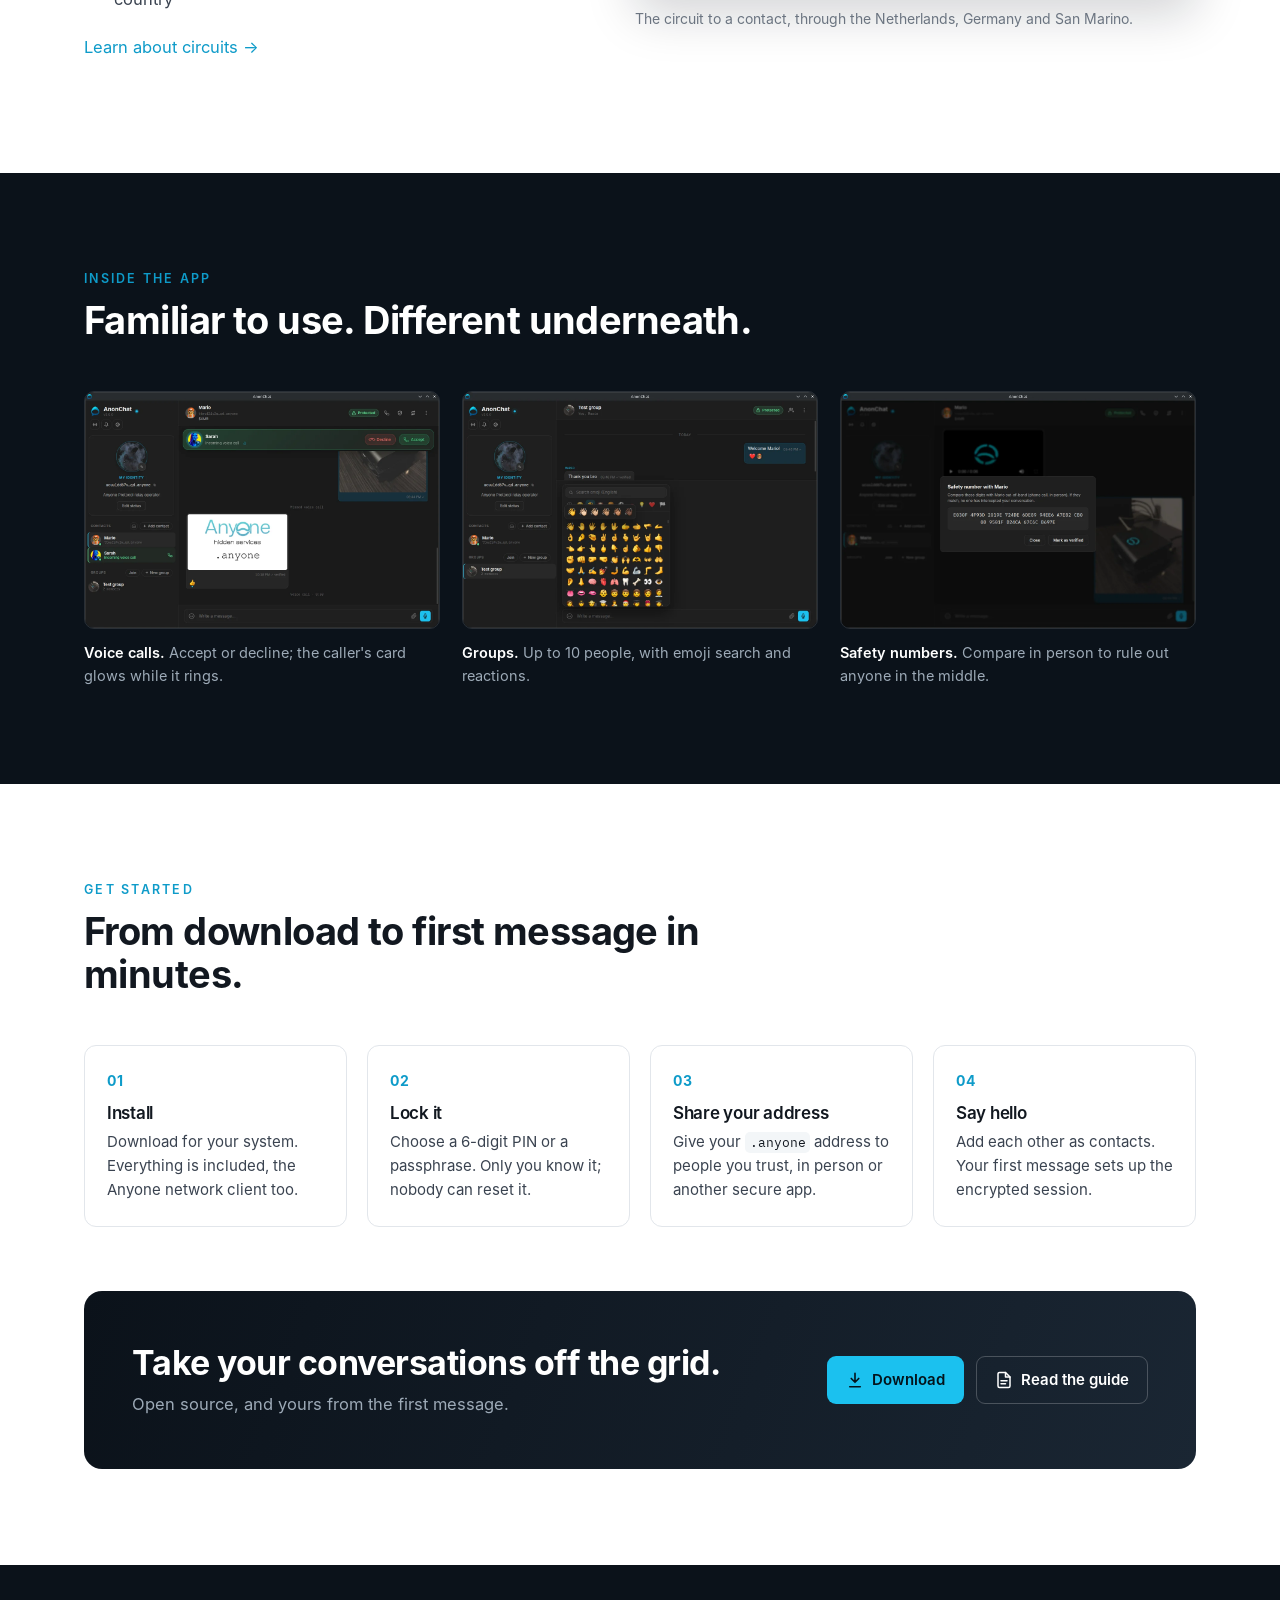
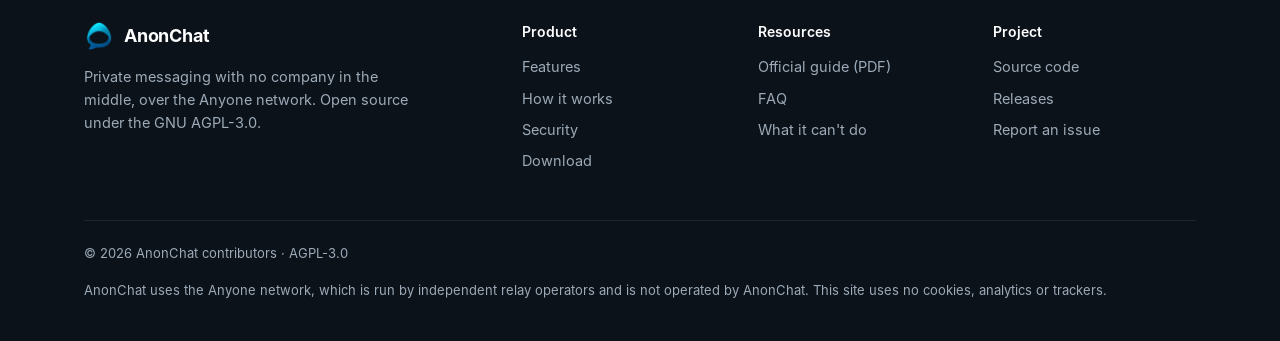
==== commit 9d1f66fd: "Website and guide for 1.0.5" ====
--- a/index.html
+++ b/index.html
@@ -1,7 +1,7 @@
 <!doctype html>
 <html lang="en"><head><meta charset="utf-8"><meta name="viewport" content="width=device-width,initial-scale=1">
 <title>AnonChat · Private messaging with no company in the middle</title><meta name="description" content="AnonChat is a private desktop messenger that runs over the Anyone network: no phone number, no account, no central server. End-to-end encrypted, open source.">
-<meta property="og:title" content="AnonChat · Private messaging with no company in the middle"><meta property="og:description" content="AnonChat is a private desktop messenger that runs over the Anyone network: no phone number, no account, no central server. End-to-end encrypted, open source."><meta property="og:image" content="assets/img/og-chat.png">
+<meta property="og:title" content="AnonChat · Private messaging with no company in the middle"><meta property="og:description" content="AnonChat is a private desktop messenger that runs over the Anyone network: no phone number, no account, no central server. End-to-end encrypted, open source."><meta property="og:image" content="https://xmranonp.github.io/anonchat-website/assets/img/og-chat.png"><meta property="og:image:width" content="1200"><meta property="og:image:height" content="630"><meta property="og:url" content="https://xmranonp.github.io/anonchat-website/"><meta name="twitter:card" content="summary_large_image"><link rel="canonical" href="https://xmranonp.github.io/anonchat-website/">
 <meta name="referrer" content="no-referrer">
 <link rel="icon" href="assets/img/favicon.png"><link rel="stylesheet" href="assets/style.css"></head><body>
 <header class="nav"><div class="wrap">
@@ -16,7 +16,7 @@
     <h1>Messaging with <em>no company</em> in the middle.</h1>
     <p class="lead">AnonChat runs on your own computer and talks to your contacts over the Anyone network. No phone number, no account, no central server: nobody can read your messages or keep a record of who you talk to.</p>
     <div class="ctas"><a class="btn btn-primary" href="download.html"><svg width="18" height="18" viewBox="0 0 24 24" fill="none" stroke="currentColor" stroke-width="2.2" stroke-linecap="round" stroke-linejoin="round"><path d="M12 3v12M7 10l5 5 5-5M5 21h14"/></svg>Download AnonChat</a><a class="btn btn-ghost" href="how-it-works.html">How it works</a></div>
-    <div class="meta">Open source · AGPL-3.0 · Version 1.0.4</div>
+    <div class="meta">Open source · AGPL-3.0 · Version 1.0.5</div>
   </div>
   <div class="shot"><img src="assets/img/chat.webp" alt="AnonChat conversation window with an active voice call" width="1360" height="974"></div>
 </div></section>
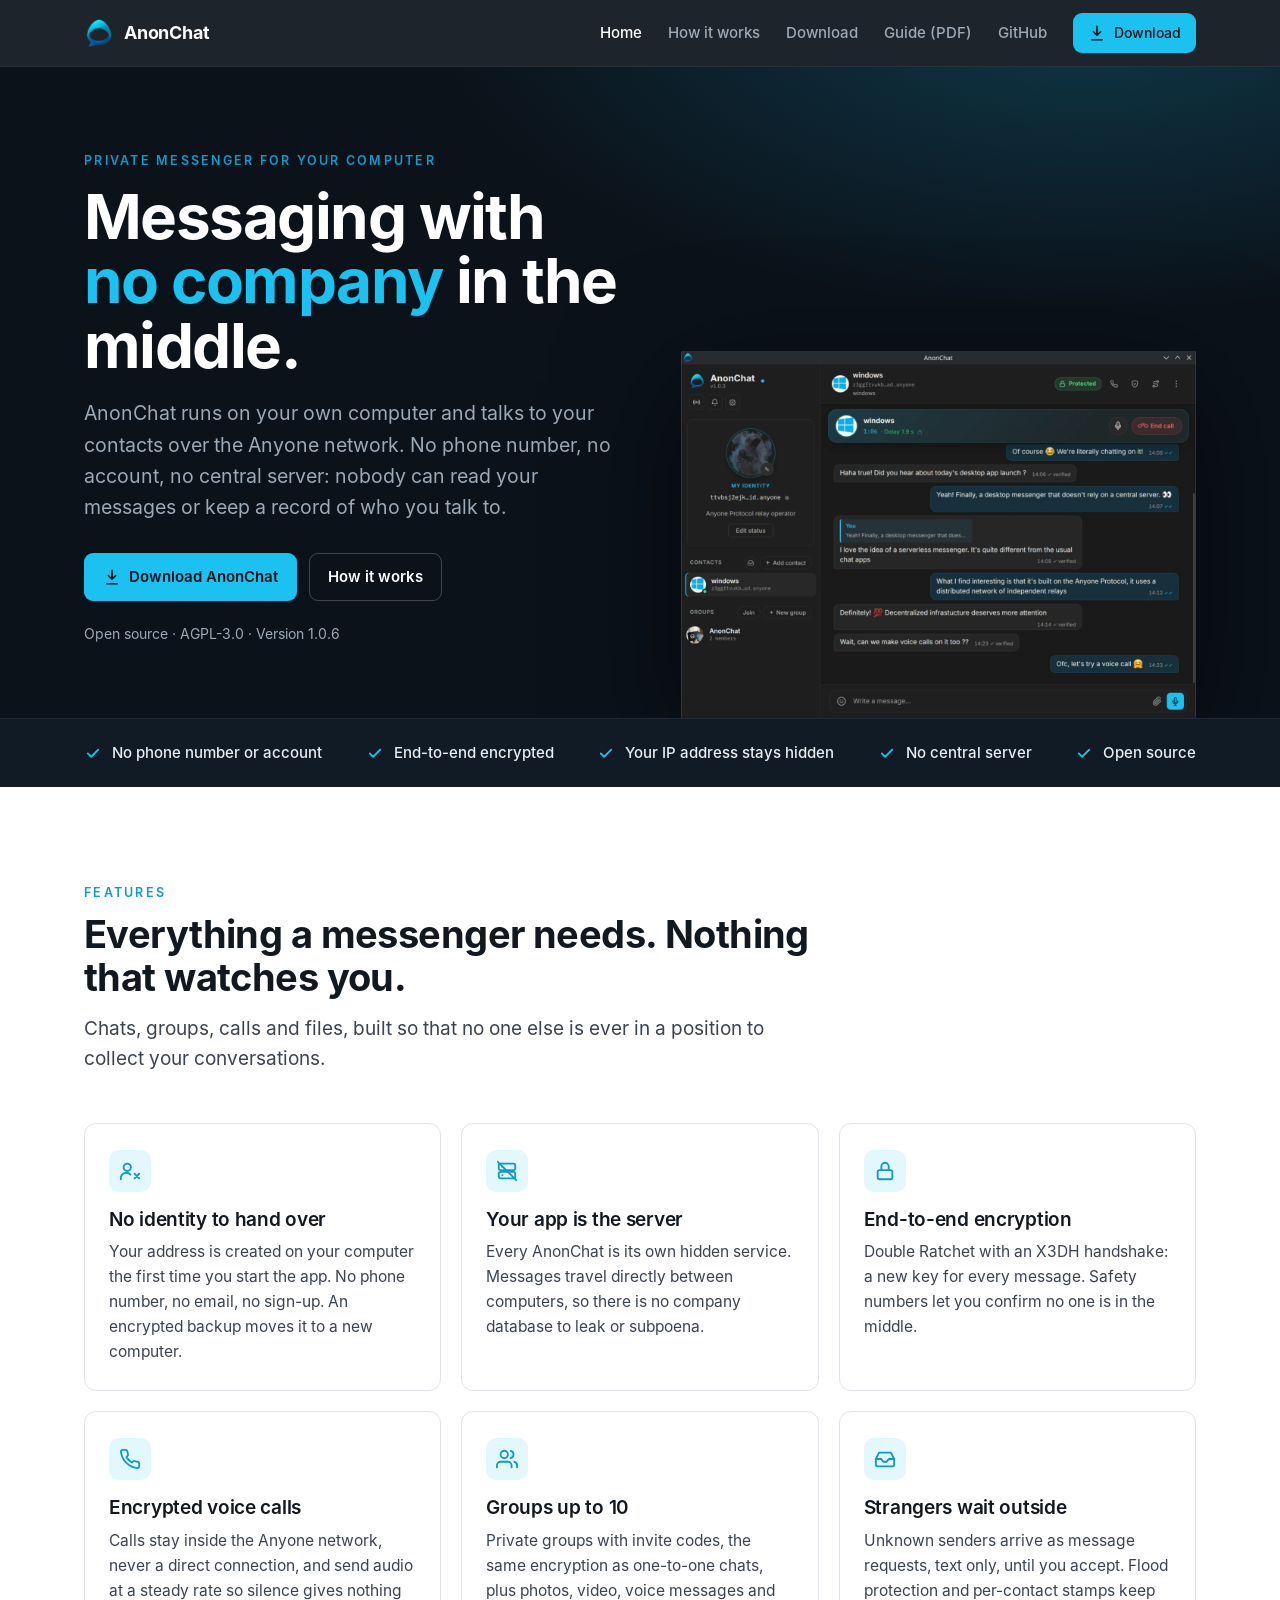
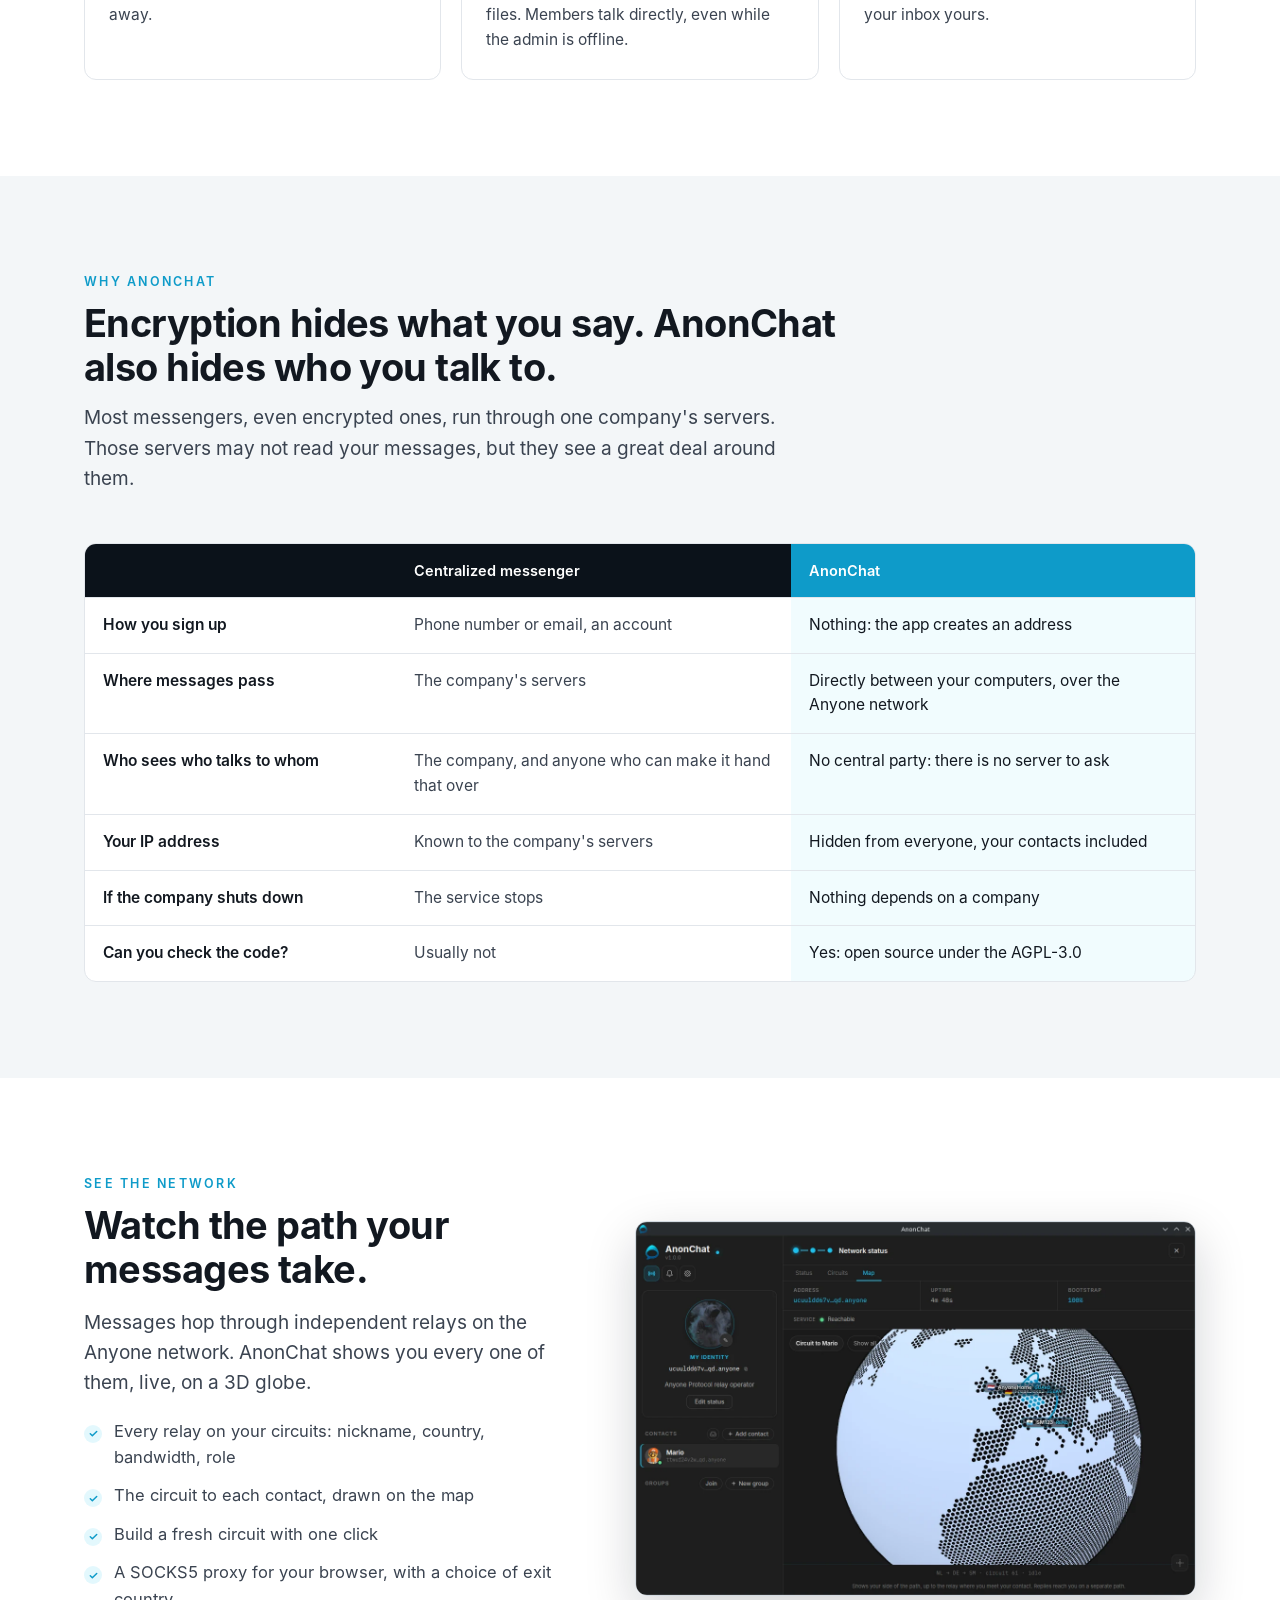
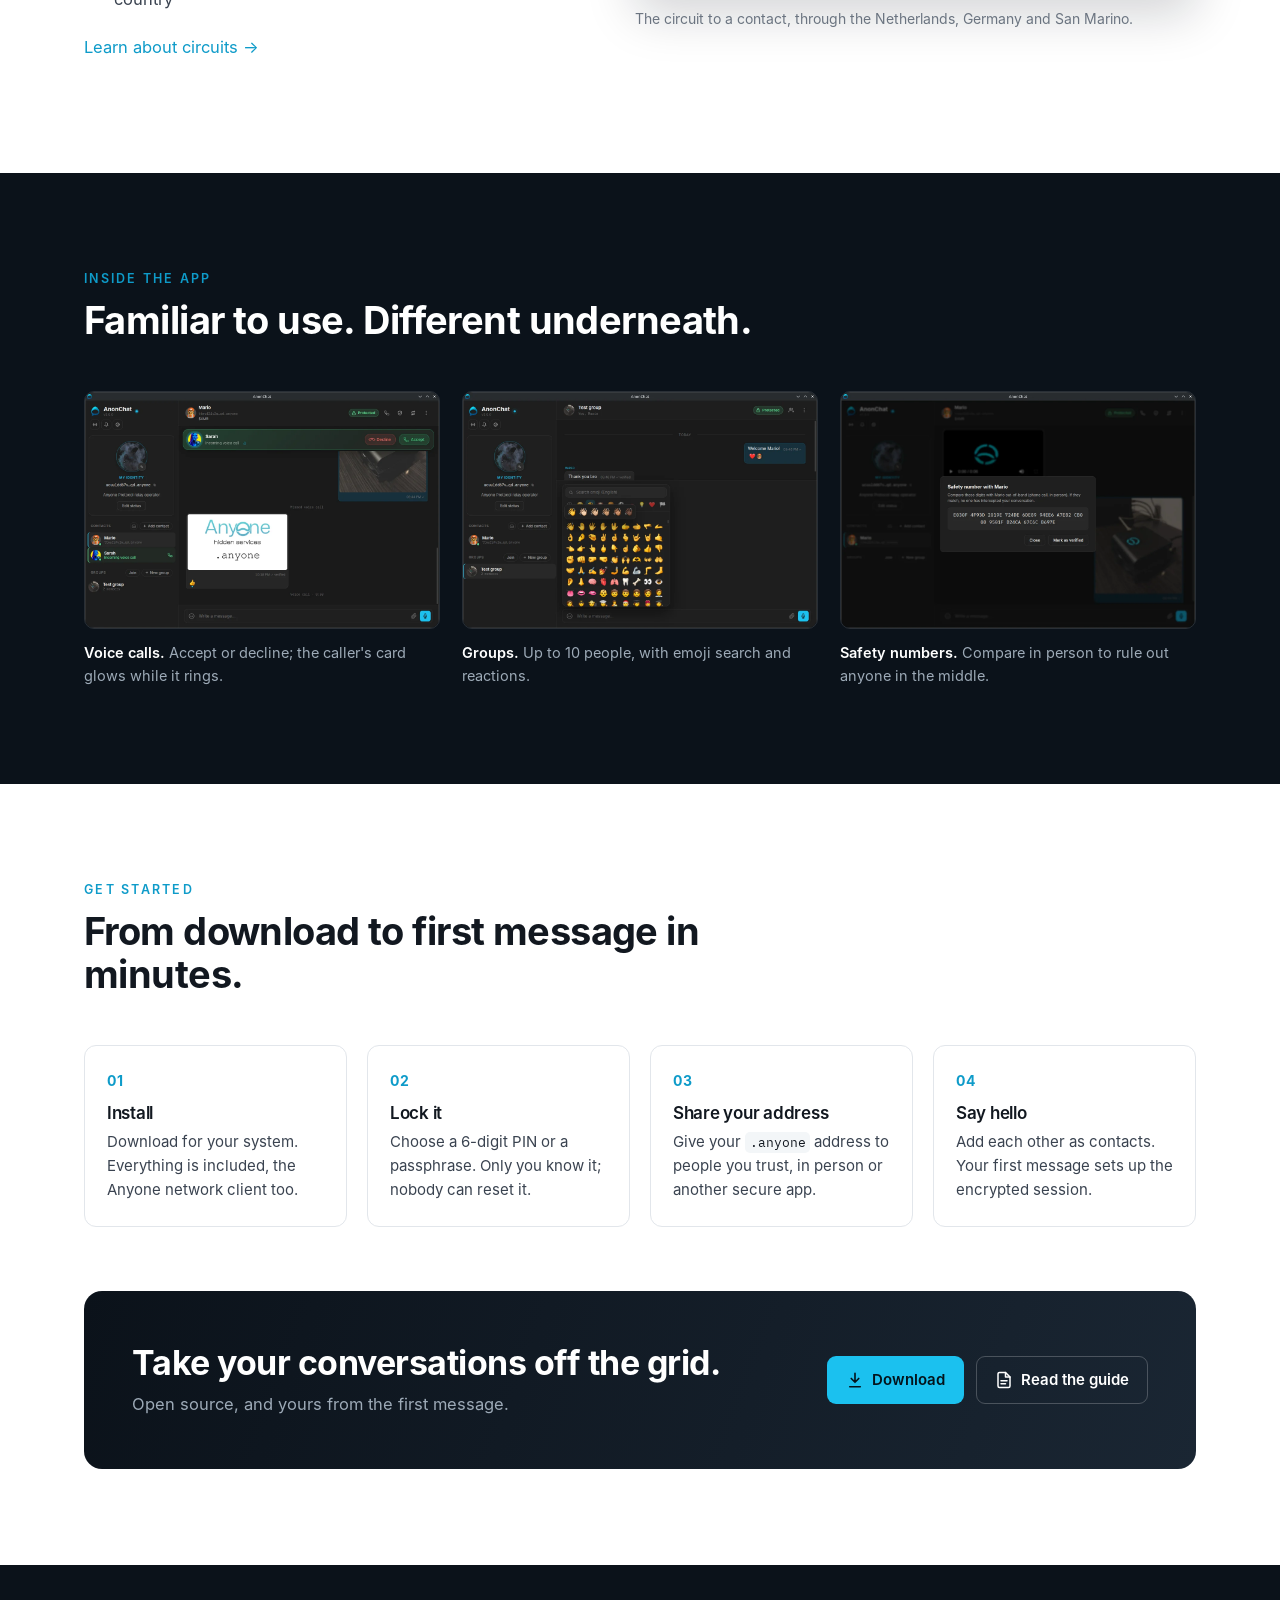
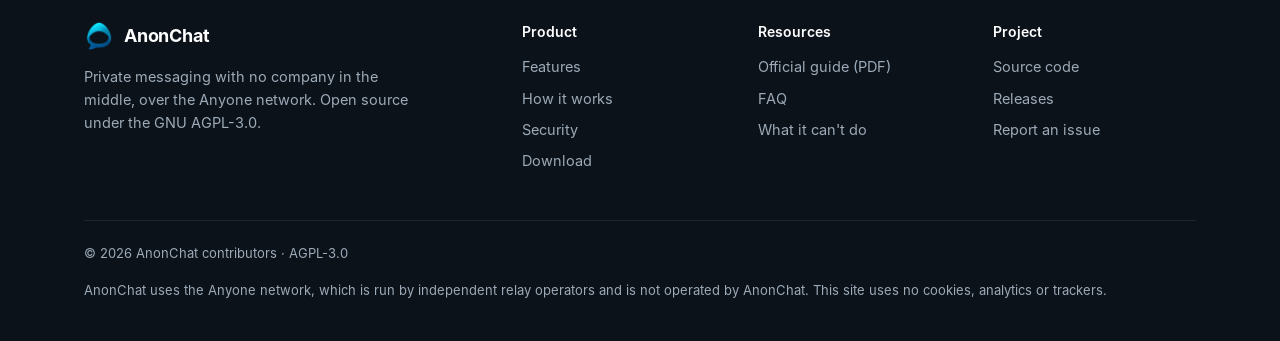
==== commit e3f2ef9b: "Website and guide for 1.0.6" ====
--- a/index.html
+++ b/index.html
@@ -16,7 +16,7 @@
     <h1>Messaging with <em>no company</em> in the middle.</h1>
     <p class="lead">AnonChat runs on your own computer and talks to your contacts over the Anyone network. No phone number, no account, no central server: nobody can read your messages or keep a record of who you talk to.</p>
     <div class="ctas"><a class="btn btn-primary" href="download.html"><svg width="18" height="18" viewBox="0 0 24 24" fill="none" stroke="currentColor" stroke-width="2.2" stroke-linecap="round" stroke-linejoin="round"><path d="M12 3v12M7 10l5 5 5-5M5 21h14"/></svg>Download AnonChat</a><a class="btn btn-ghost" href="how-it-works.html">How it works</a></div>
-    <div class="meta">Open source · AGPL-3.0 · Version 1.0.5</div>
+    <div class="meta">Open source · AGPL-3.0 · Version 1.0.6</div>
   </div>
   <div class="shot"><img src="assets/img/chat.webp" alt="AnonChat conversation window with an active voice call" width="1360" height="974"></div>
 </div></section>
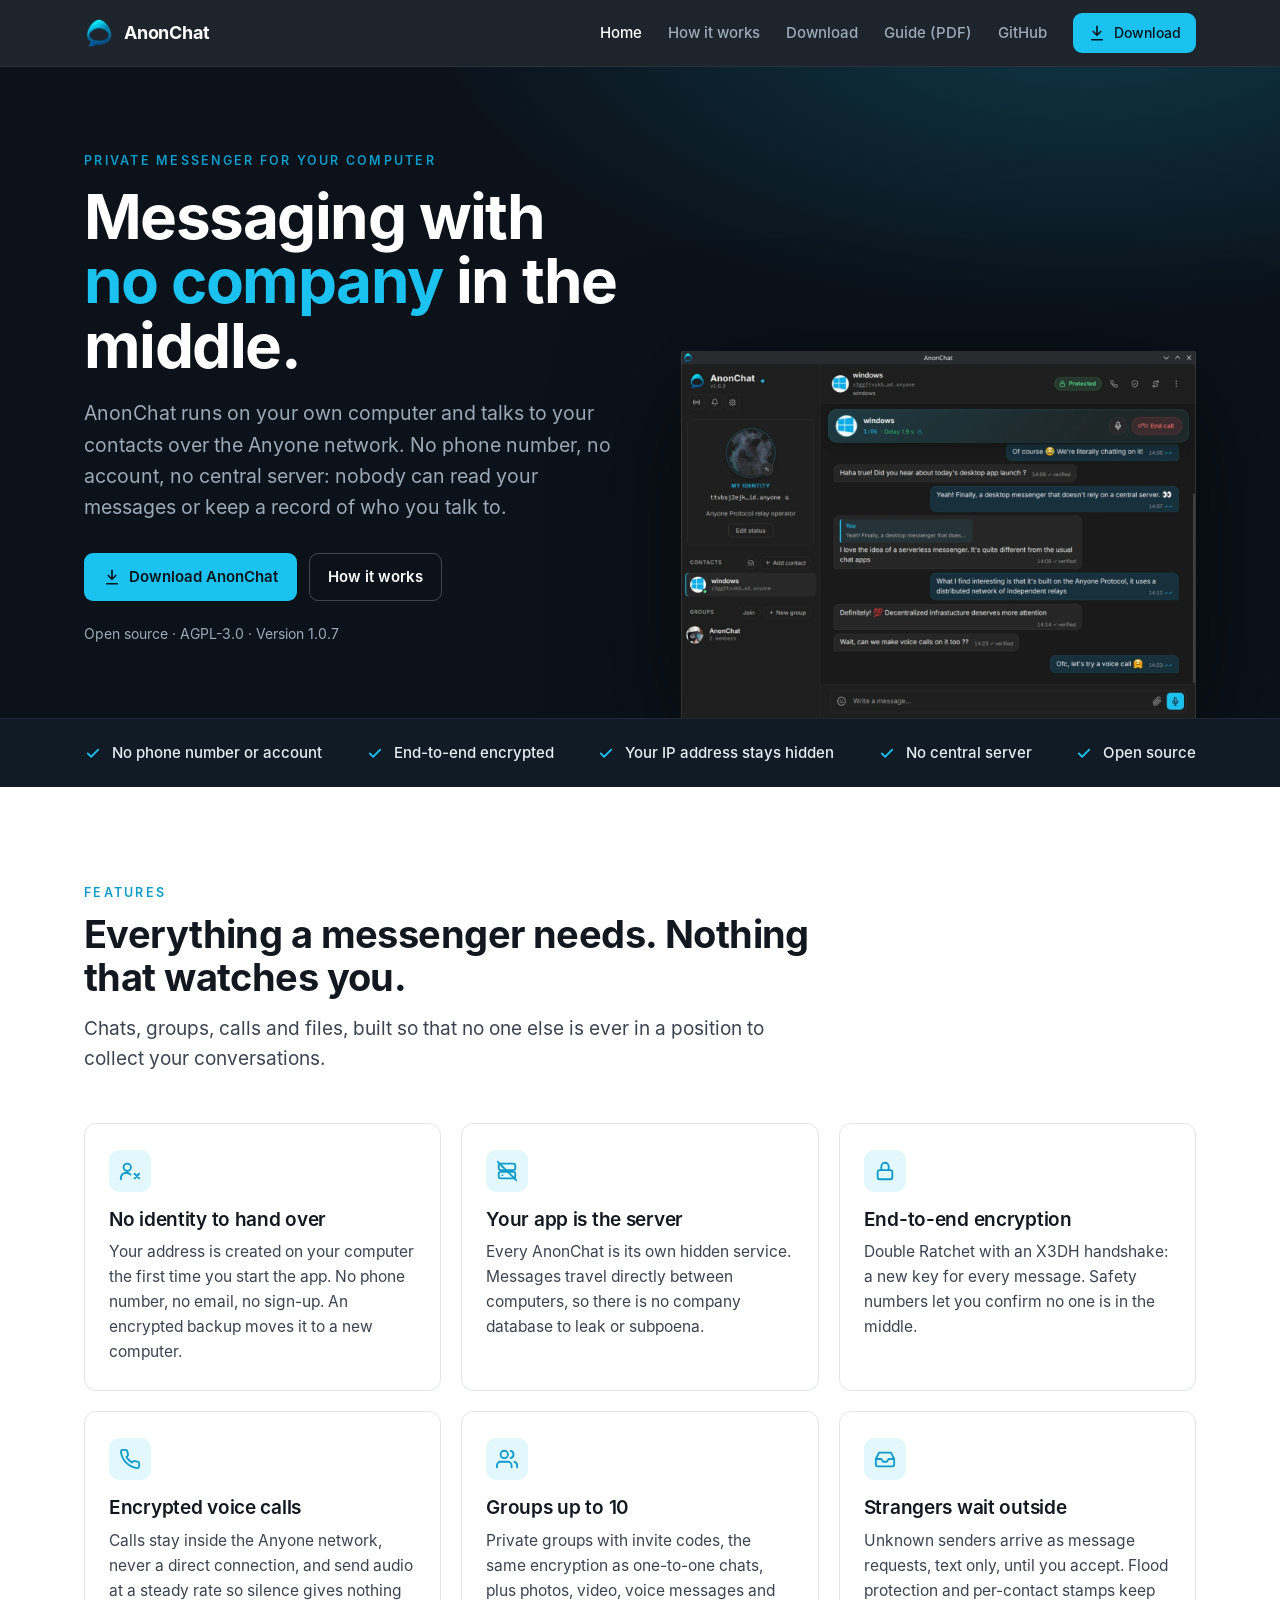
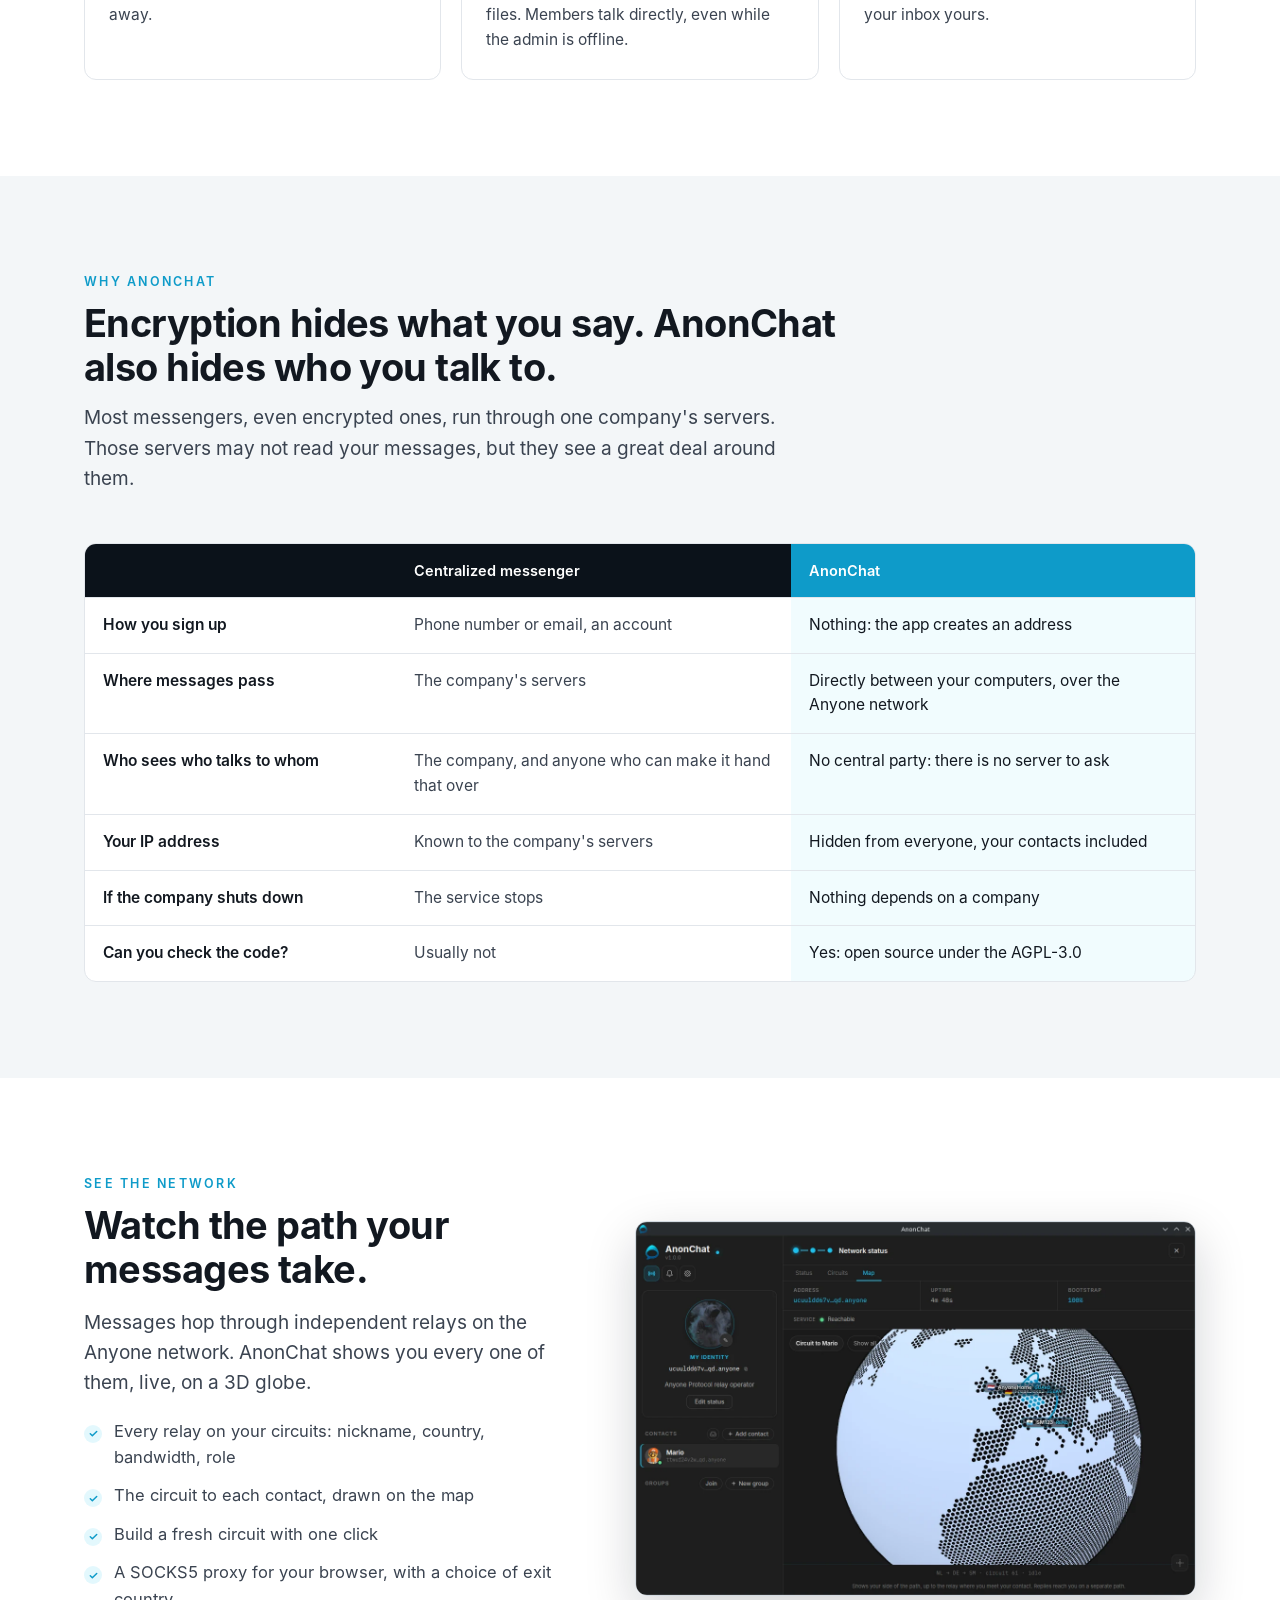
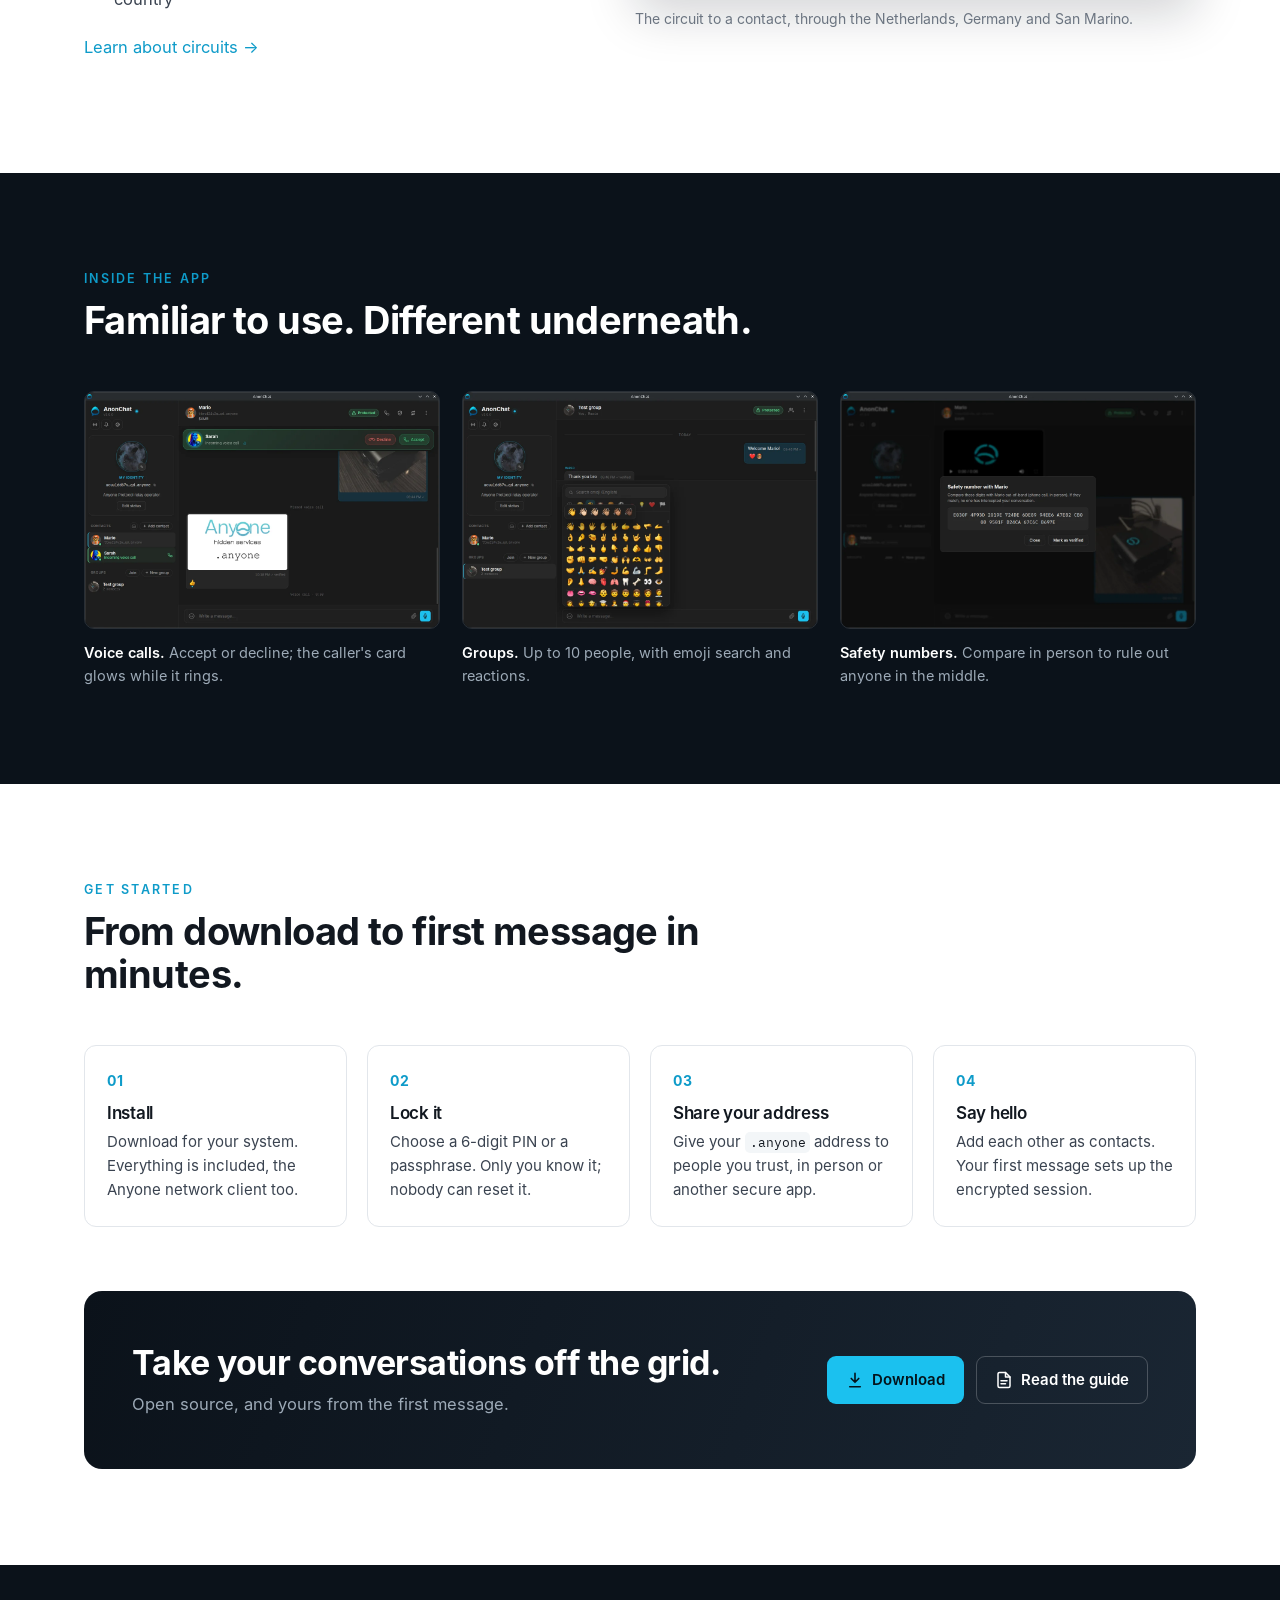
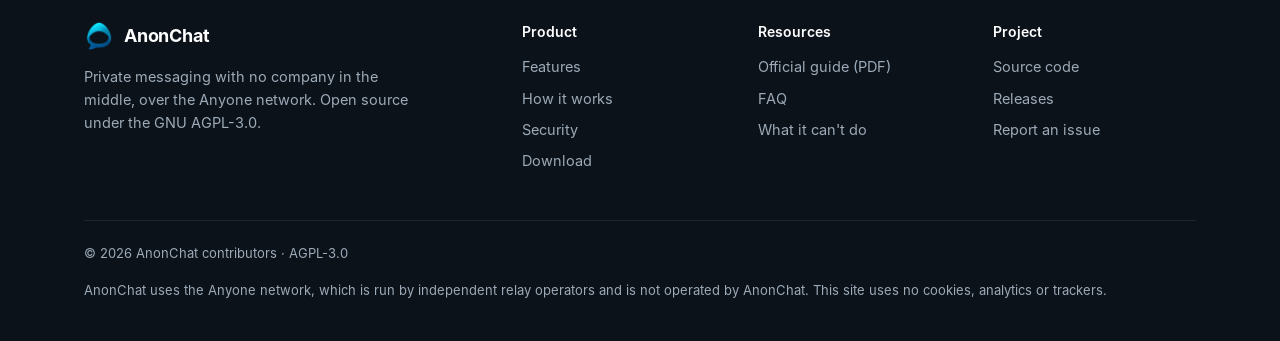
==== commit e98ae487: "Website for AnonChat 1.0.7" ====
--- a/index.html
+++ b/index.html
@@ -16,7 +16,7 @@
     <h1>Messaging with <em>no company</em> in the middle.</h1>
     <p class="lead">AnonChat runs on your own computer and talks to your contacts over the Anyone network. No phone number, no account, no central server: nobody can read your messages or keep a record of who you talk to.</p>
     <div class="ctas"><a class="btn btn-primary" href="download.html"><svg width="18" height="18" viewBox="0 0 24 24" fill="none" stroke="currentColor" stroke-width="2.2" stroke-linecap="round" stroke-linejoin="round"><path d="M12 3v12M7 10l5 5 5-5M5 21h14"/></svg>Download AnonChat</a><a class="btn btn-ghost" href="how-it-works.html">How it works</a></div>
-    <div class="meta">Open source · AGPL-3.0 · Version 1.0.6</div>
+    <div class="meta">Open source · AGPL-3.0 · Version 1.0.7</div>
   </div>
   <div class="shot"><img src="assets/img/chat.webp" alt="AnonChat conversation window with an active voice call" width="1360" height="974"></div>
 </div></section>
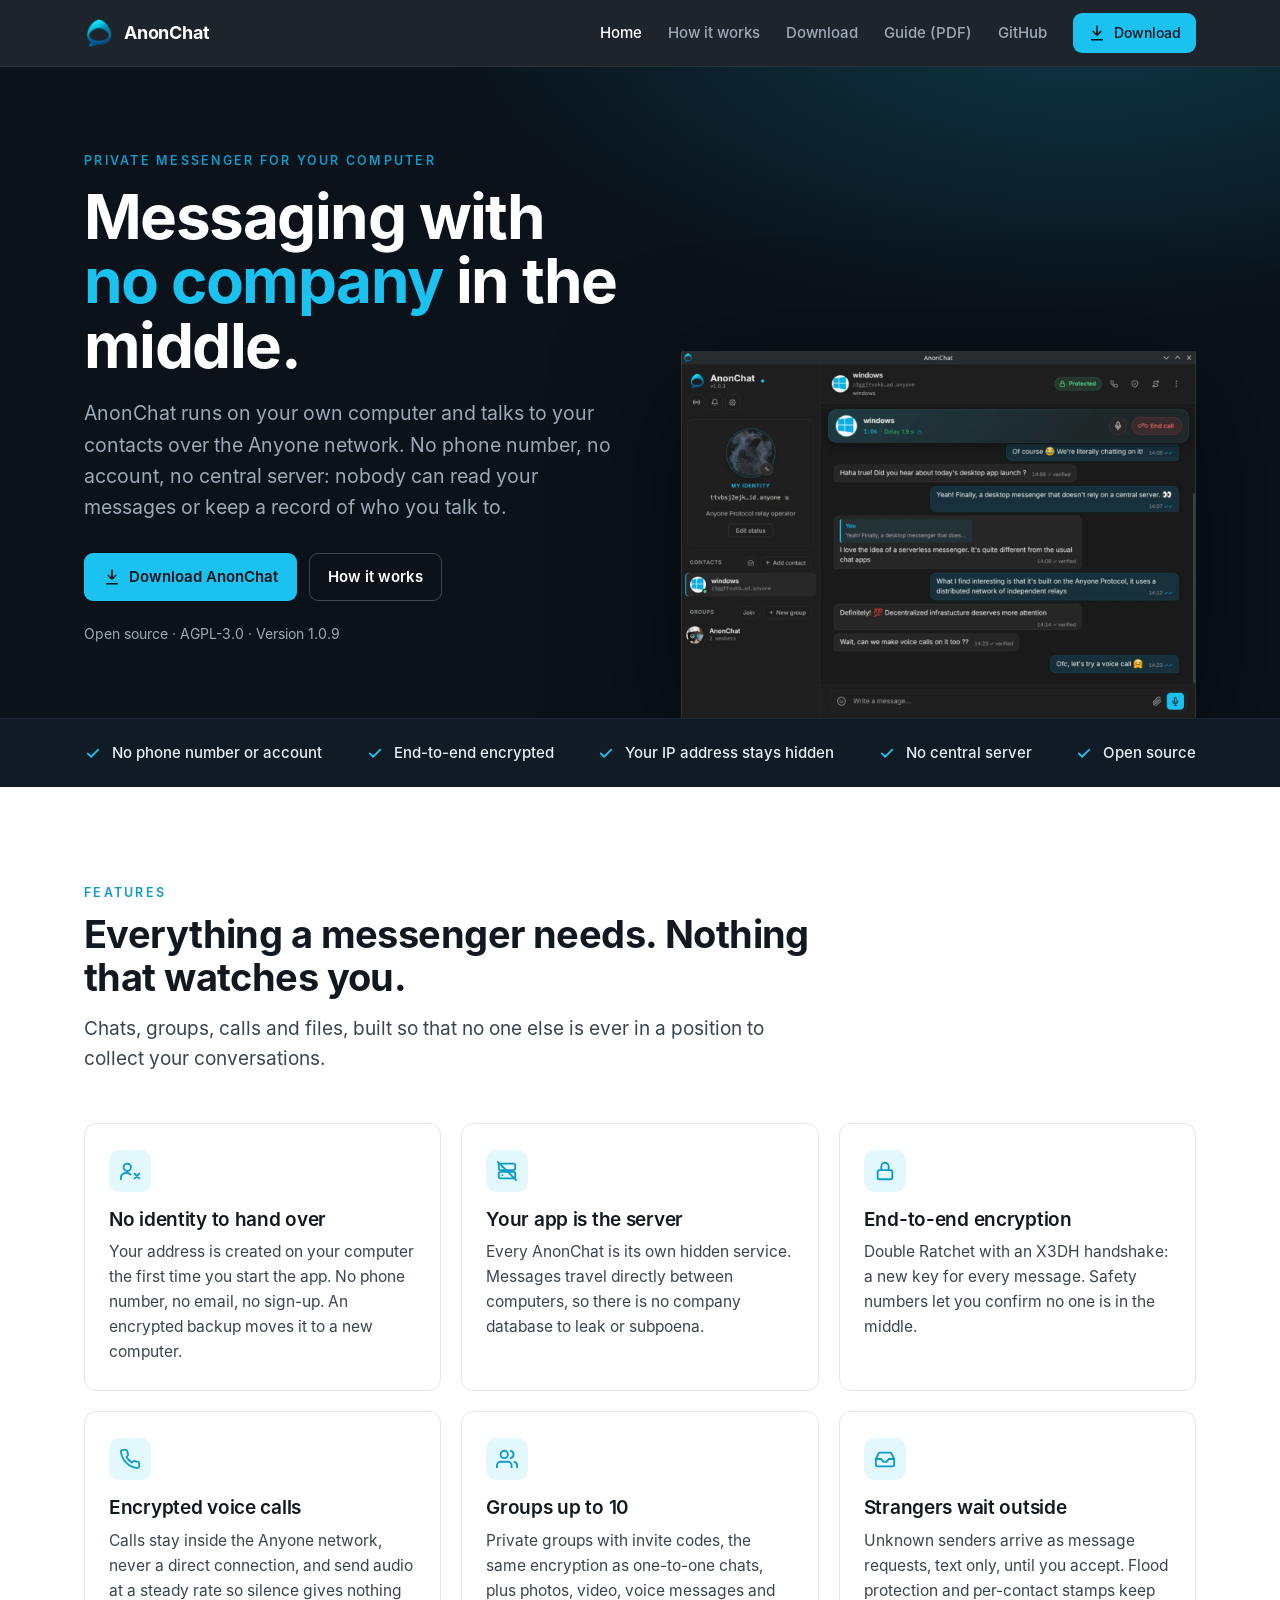
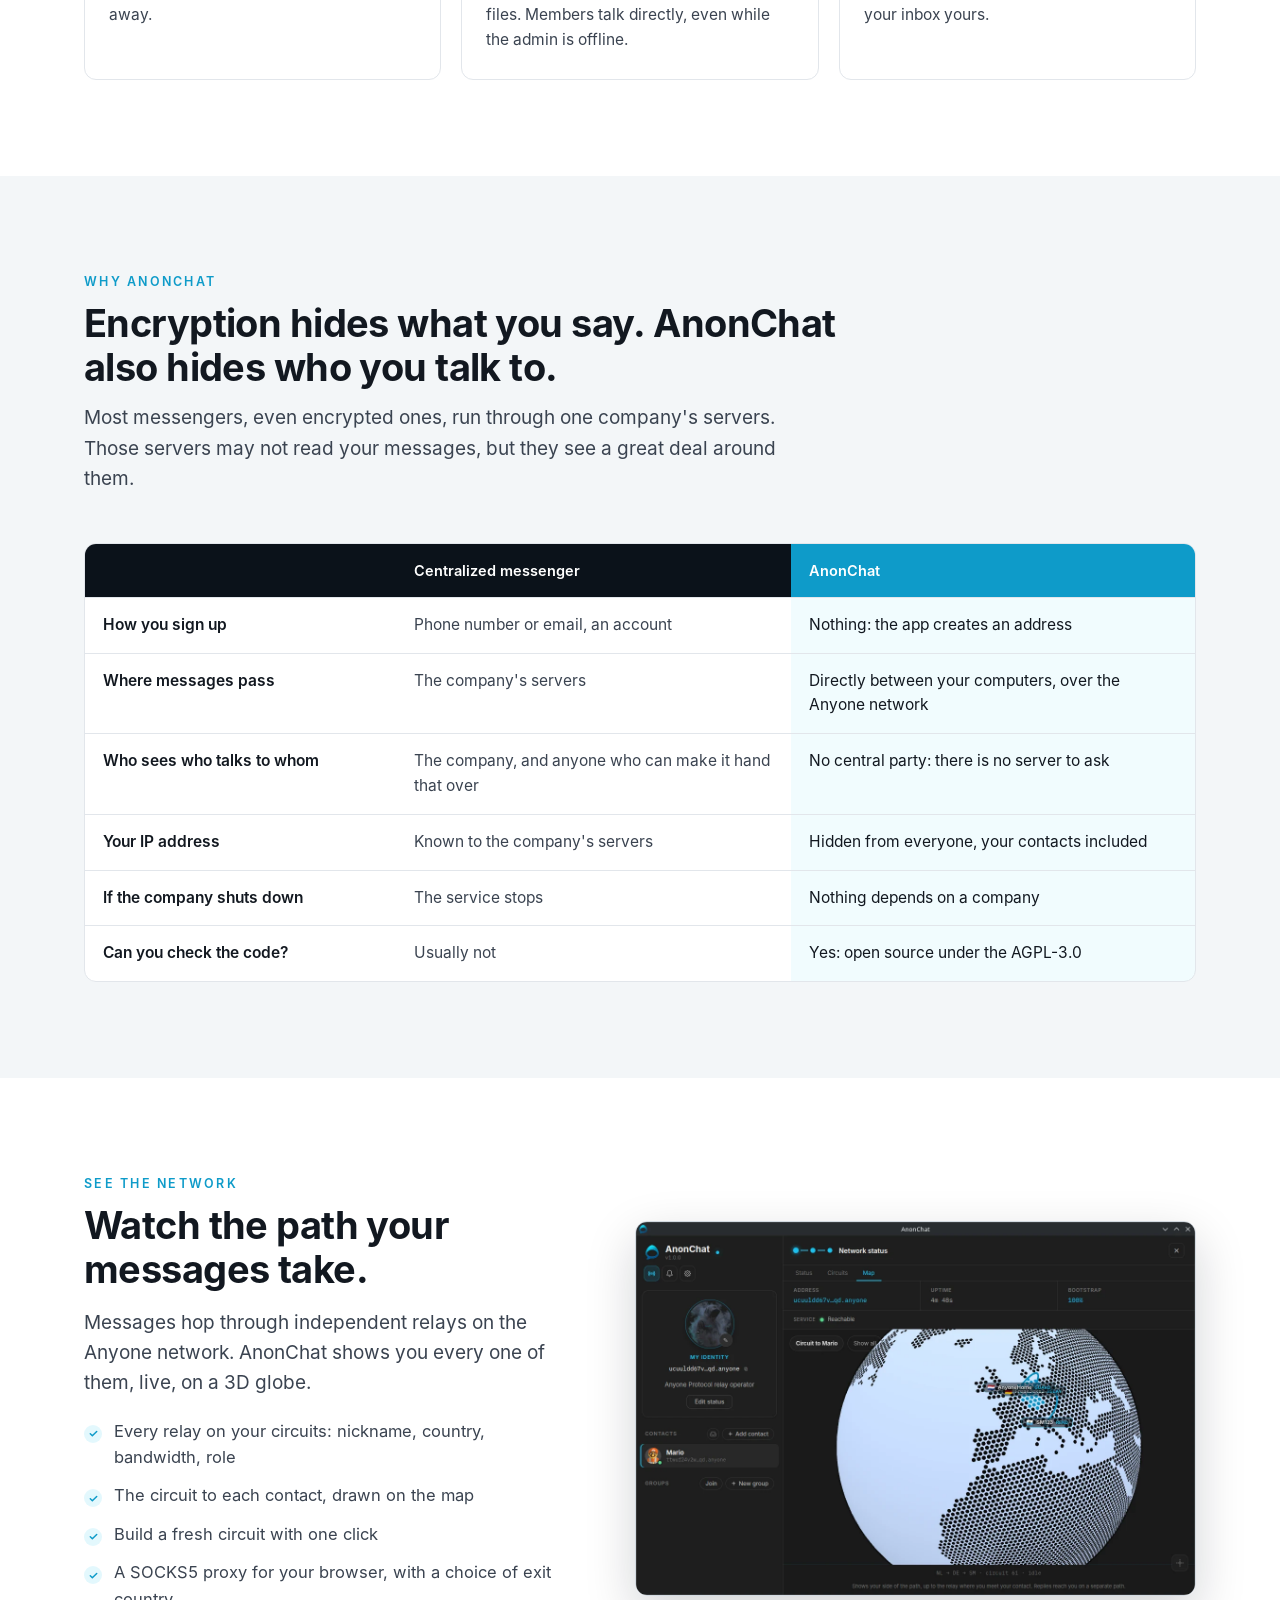
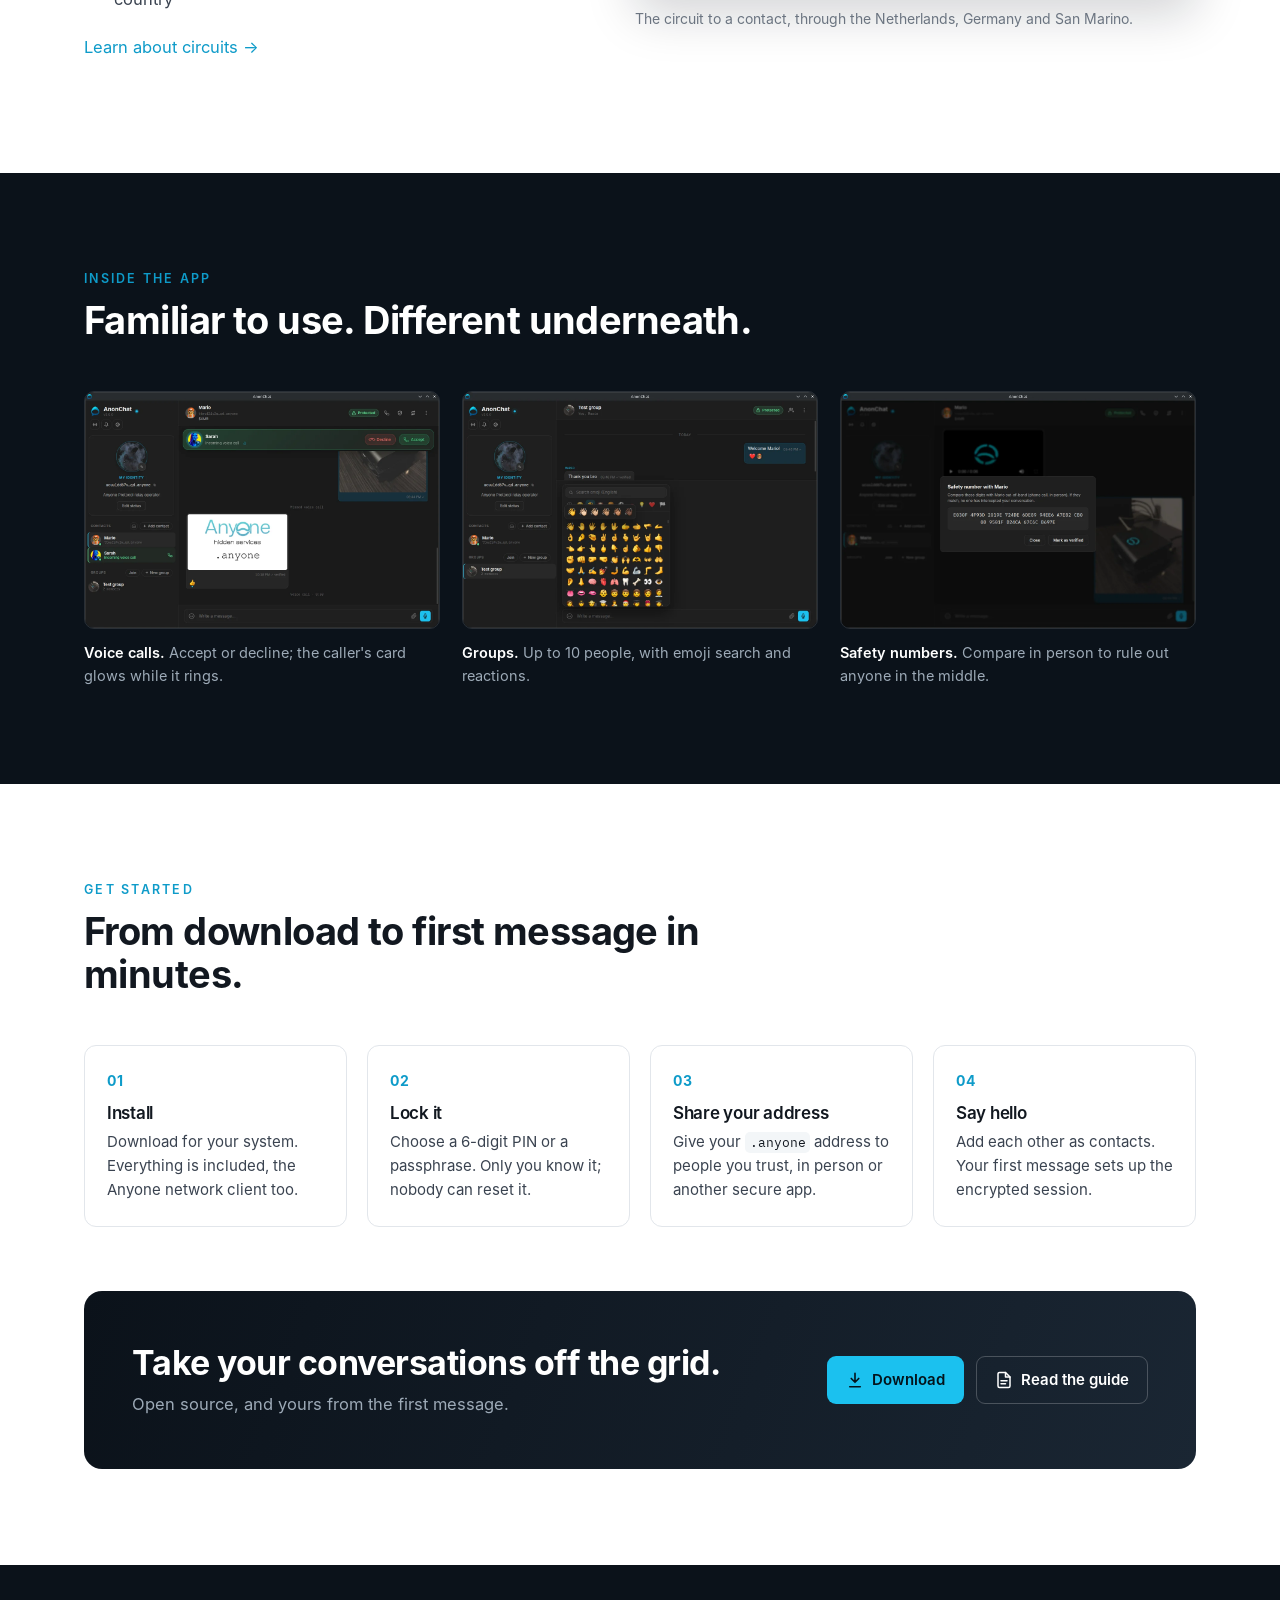
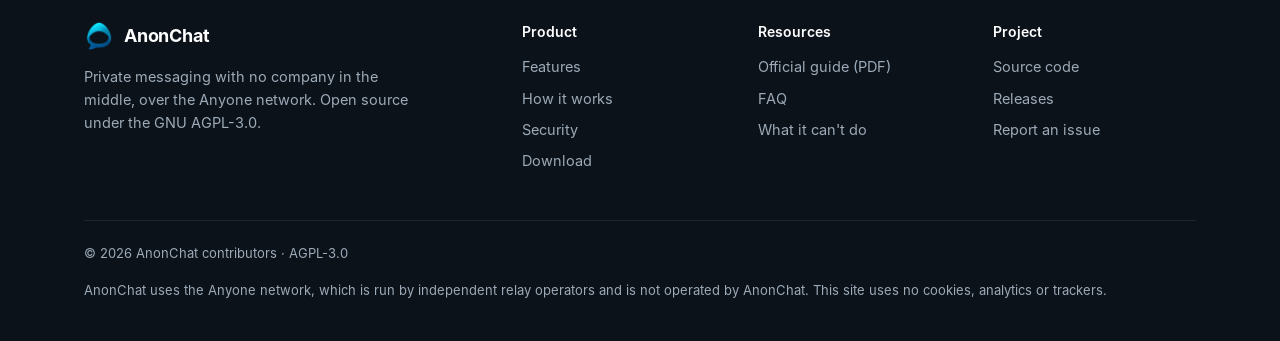
==== commit 1a6d1977: "Website and guide for AnonChat 1.0.9" ====
--- a/index.html
+++ b/index.html
@@ -16,7 +16,7 @@
     <h1>Messaging with <em>no company</em> in the middle.</h1>
     <p class="lead">AnonChat runs on your own computer and talks to your contacts over the Anyone network. No phone number, no account, no central server: nobody can read your messages or keep a record of who you talk to.</p>
     <div class="ctas"><a class="btn btn-primary" href="download.html"><svg width="18" height="18" viewBox="0 0 24 24" fill="none" stroke="currentColor" stroke-width="2.2" stroke-linecap="round" stroke-linejoin="round"><path d="M12 3v12M7 10l5 5 5-5M5 21h14"/></svg>Download AnonChat</a><a class="btn btn-ghost" href="how-it-works.html">How it works</a></div>
-    <div class="meta">Open source · AGPL-3.0 · Version 1.0.7</div>
+    <div class="meta">Open source · AGPL-3.0 · Version 1.0.9</div>
   </div>
   <div class="shot"><img src="assets/img/chat.webp" alt="AnonChat conversation window with an active voice call" width="1360" height="974"></div>
 </div></section>
